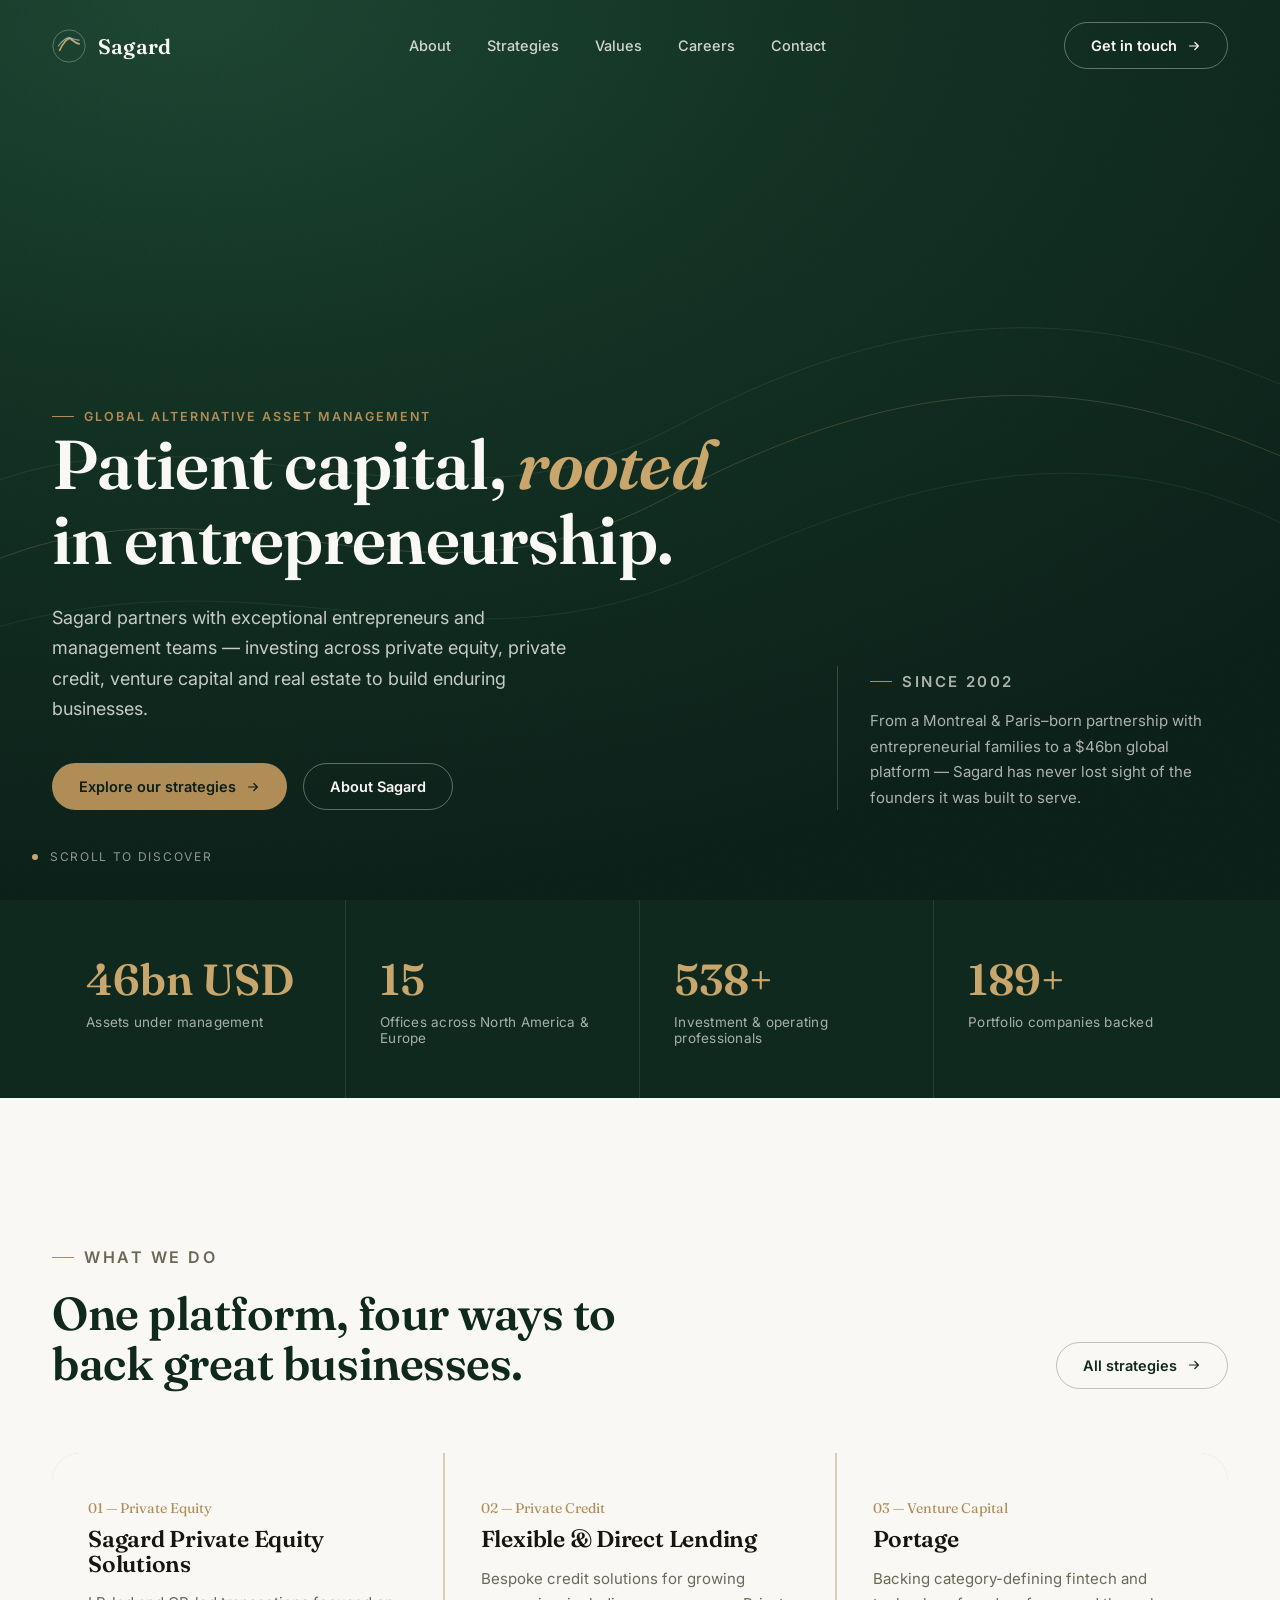
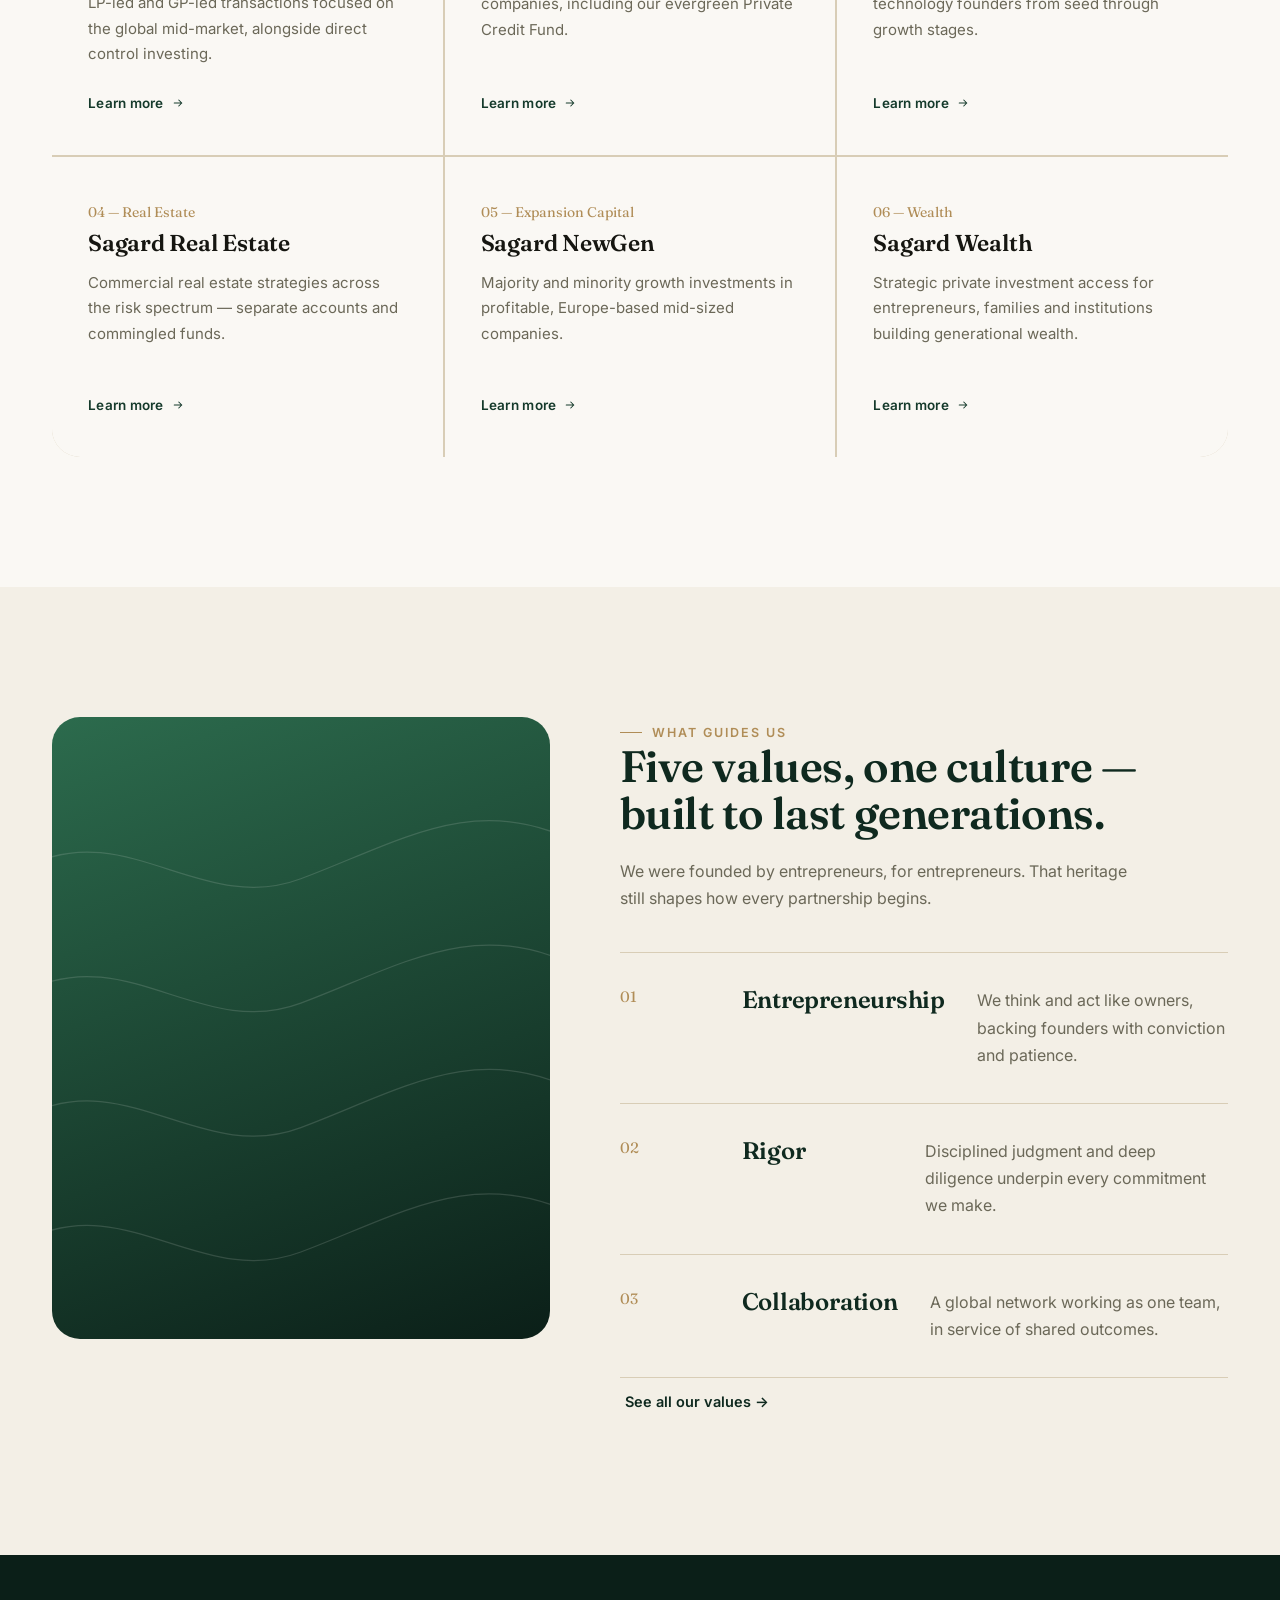
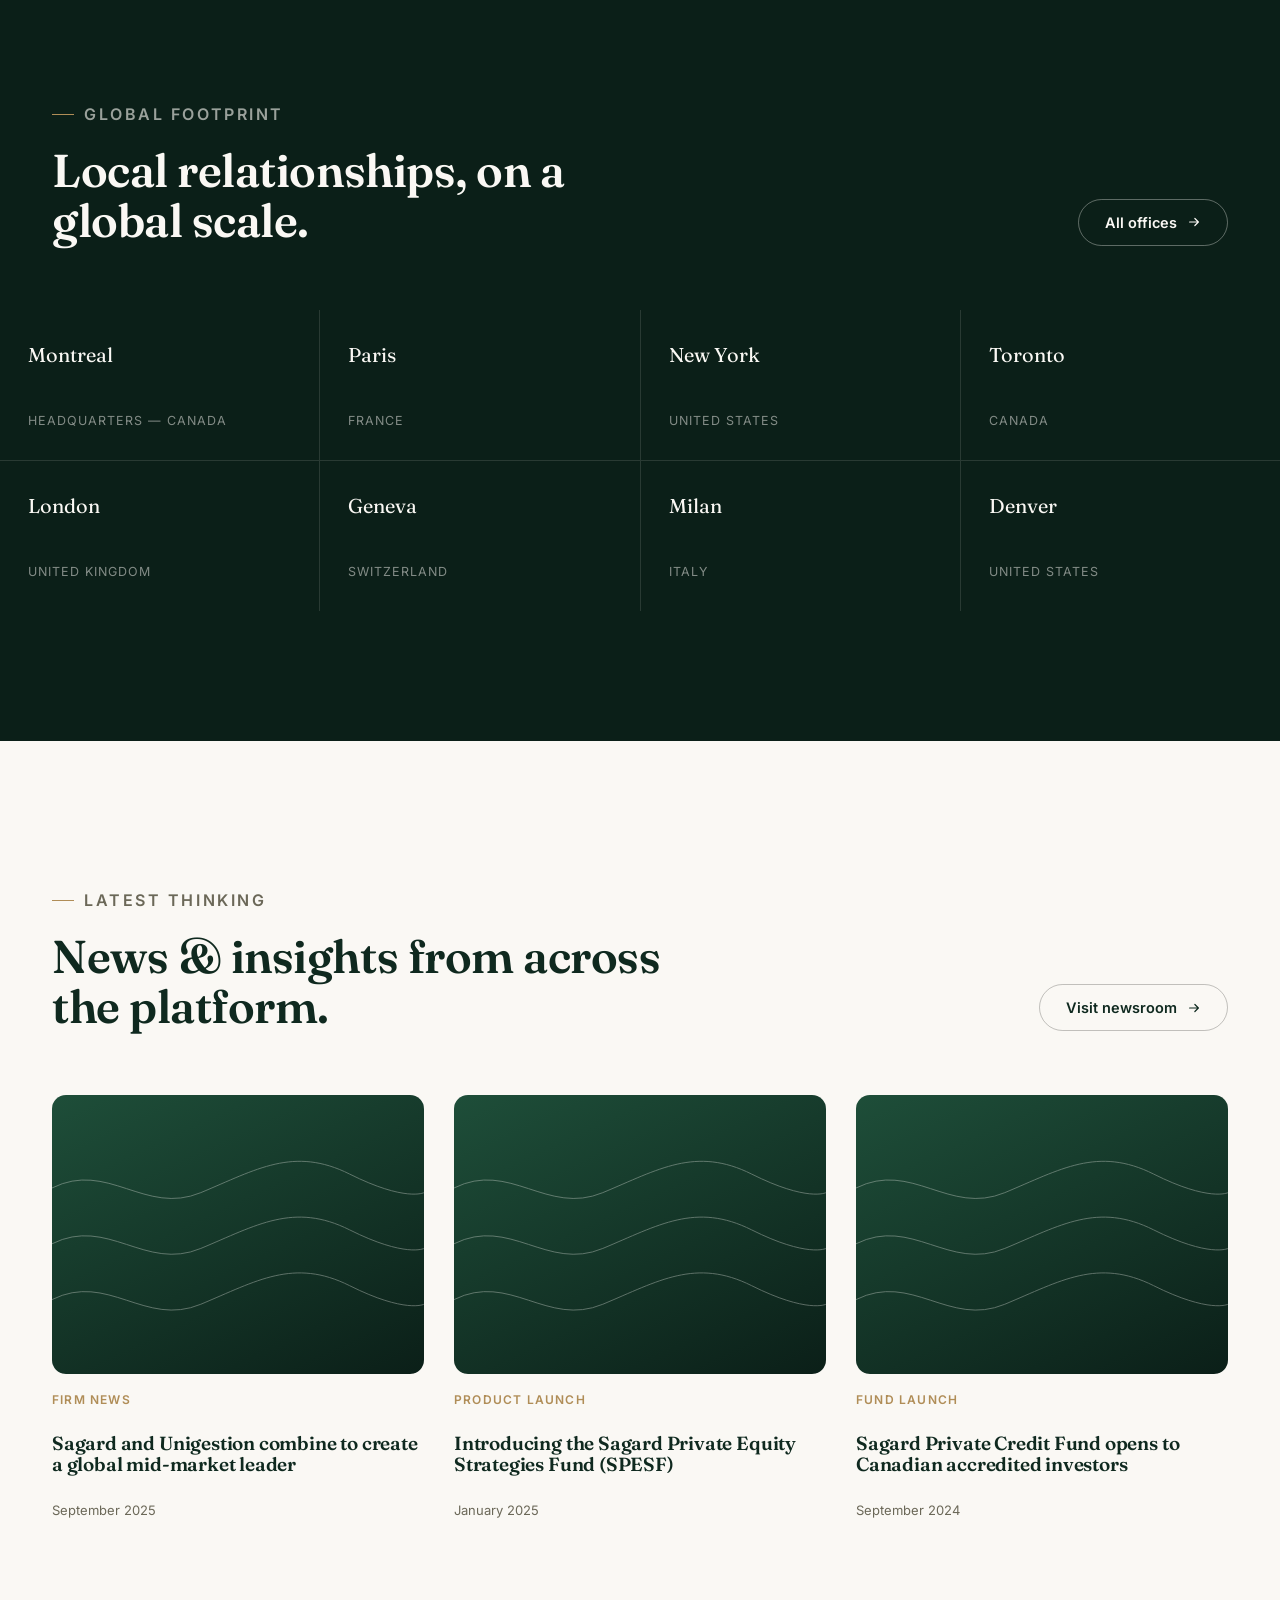
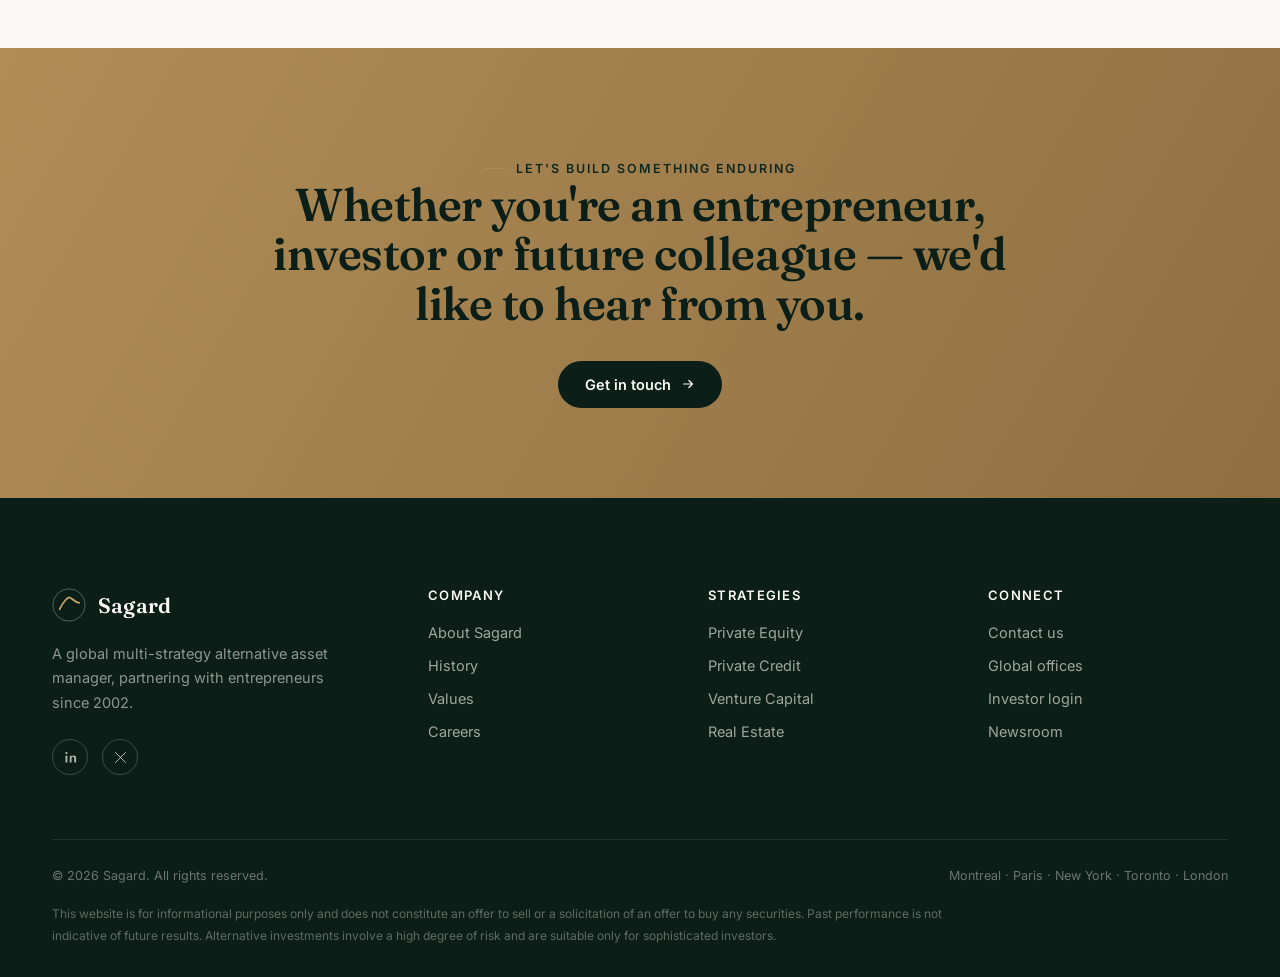
==== index.html @ 333cf072 "Redesign Sagard corporate site: nature-rooted premium identity Rebuild the marketing site from scrat" ====
<!doctype html>
<html lang="en">
<head>
<meta charset="UTF-8">
<meta name="viewport" content="width=device-width, initial-scale=1.0">
<title>Sagard — Global Alternative Asset Management</title>
<meta name="description" content="Sagard is a global multi-strategy alternative asset manager investing in private equity, private credit, venture capital and real estate — partnering with entrepreneurs since 2002.">
<link rel="icon" href="data:image/svg+xml,%3Csvg xmlns='http://www.w3.org/2000/svg' viewBox='0 0 40 40'%3E%3Ccircle cx='20' cy='20' r='19' fill='%230f291f'/%3E%3Cpath d='M9 24c4-9 9-13 11-13s5 5 11 6' stroke='%23c9a66b' stroke-width='2' fill='none' stroke-linecap='round'/%3E%3C/svg%3E">
<link rel="preconnect" href="https://fonts.googleapis.com">
<link rel="preconnect" href="https://fonts.gstatic.com" crossorigin>
<link href="https://fonts.googleapis.com/css2?family=Fraunces:opsz,wght@9..144,500;9..144,600;9..144,650&family=Inter:wght@400;500;600;700&display=swap" rel="stylesheet">
<link rel="stylesheet" href="assets/css/style.css">
</head>
<body>

<!-- ============ HEADER ============ -->
<header class="site-header">
  <div class="container">
    <a href="index.html" class="logo">
      <svg viewBox="0 0 40 40" fill="none" xmlns="http://www.w3.org/2000/svg">
        <circle cx="20" cy="20" r="19" stroke="currentColor" stroke-opacity=".35"/>
        <path d="M9 25c4.5-9.5 9.5-14 11.5-14s5.5 5.5 11.5 6.5" stroke="#c9a66b" stroke-width="2" fill="none" stroke-linecap="round"/>
        <path d="M7.5 20c5-7 10.5-10 12.5-10s6 3.5 12 3" stroke="currentColor" stroke-opacity=".55" stroke-width="1.4" fill="none" stroke-linecap="round"/>
      </svg>
      <span class="logo-word">Sagard</span>
    </a>
    <nav class="main-nav" id="mainNav">
      <a href="about.html">About</a>
      <a href="strategies.html">Strategies</a>
      <a href="about.html#values">Values</a>
      <a href="contact.html#careers">Careers</a>
      <a href="contact.html">Contact</a>
    </nav>
    <div class="header-actions">
      <a href="contact.html" class="btn btn-outline-light">
        Get in touch
        <svg viewBox="0 0 16 16" fill="none"><path d="M3 8h10M9 4l4 4-4 4" stroke="currentColor" stroke-width="1.4" stroke-linecap="round" stroke-linejoin="round"/></svg>
      </a>
      <button class="nav-toggle" id="navToggle" aria-label="Open menu" aria-expanded="false">
        <span></span><span></span><span></span>
      </button>
    </div>
  </div>
  <div class="nav-scrim" id="navScrim"></div>
</header>

<!-- ============ HERO ============ -->
<section class="hero">
  <svg class="hero-lines" viewBox="0 0 1440 800" preserveAspectRatio="none" xmlns="http://www.w3.org/2000/svg">
    <path d="M-50 650 C 250 500, 450 720, 750 560 S 1250 420, 1500 540" stroke="#c9a66b" stroke-width="1" fill="none" opacity=".5"/>
    <path d="M-50 720 C 300 600, 500 780, 800 640 S 1300 500, 1500 620" stroke="#3f8a63" stroke-width="1" fill="none" opacity=".4"/>
    <path d="M-50 560 C 220 430, 480 630, 760 480 S 1260 340, 1500 460" stroke="#f3efe6" stroke-width="1" fill="none" opacity=".18"/>
  </svg>
  <div class="grain"></div>
  <div class="container">
    <div class="hero-grid">
      <div>
        <p class="eyebrow" data-reveal>Global Alternative Asset Management</p>
        <h1 data-reveal>Patient capital, <em>rooted</em> in entrepreneurship.</h1>
        <p class="hero-sub" data-reveal>Sagard partners with exceptional entrepreneurs and management teams — investing across private equity, private credit, venture capital and real estate to build enduring businesses.</p>
        <div class="hero-cta" data-reveal>
          <a href="strategies.html" class="btn btn-primary">
            Explore our strategies
            <svg viewBox="0 0 16 16" fill="none"><path d="M3 8h10M9 4l4 4-4 4" stroke="currentColor" stroke-width="1.4" stroke-linecap="round" stroke-linejoin="round"/></svg>
          </a>
          <a href="about.html" class="btn btn-outline-light">About Sagard</a>
        </div>
      </div>
      <div class="hero-side" data-reveal>
        <p class="eyebrow">Since 2002</p>
        <p>From a Montreal &amp; Paris–born partnership with entrepreneurial families to a $46bn global platform — Sagard has never lost sight of the founders it was built to serve.</p>
      </div>
    </div>
  </div>
  <div class="scroll-cue"><span class="dot"></span> Scroll to discover</div>
</section>

<!-- ============ STATS ============ -->
<section class="stats-bar">
  <div class="container">
    <div class="stats-grid">
      <div class="stat-item" data-reveal>
        <span class="stat-num"><span data-count="46" data-suffix="bn">0</span> USD</span>
        <span class="stat-label">Assets under management</span>
      </div>
      <div class="stat-item" data-reveal>
        <span class="stat-num"><span data-count="15">0</span></span>
        <span class="stat-label">Offices across North America &amp; Europe</span>
      </div>
      <div class="stat-item" data-reveal>
        <span class="stat-num"><span data-count="540" data-suffix="+">0</span></span>
        <span class="stat-label">Investment &amp; operating professionals</span>
      </div>
      <div class="stat-item" data-reveal>
        <span class="stat-num"><span data-count="190" data-suffix="+">0</span></span>
        <span class="stat-label">Portfolio companies backed</span>
      </div>
    </div>
  </div>
</section>

<!-- ============ STRATEGIES ============ -->
<section class="section">
  <div class="container">
    <div class="section-head" data-reveal>
      <div>
        <p class="eyebrow">What we do</p>
        <h2>One platform, four ways to back great businesses.</h2>
      </div>
      <a href="strategies.html" class="btn btn-outline-dark">
        All strategies
        <svg viewBox="0 0 16 16" fill="none"><path d="M3 8h10M9 4l4 4-4 4" stroke="currentColor" stroke-width="1.4" stroke-linecap="round" stroke-linejoin="round"/></svg>
      </a>
    </div>
    <div class="strategy-grid" data-reveal>
      <a href="strategies.html#private-equity" class="strategy-card">
        <div><span class="strategy-num">01 — Private Equity</span>
          <h3>Sagard Private Equity Solutions</h3>
          <p class="strategy-desc">LP-led and GP-led transactions focused on the global mid-market, alongside direct control investing.</p>
        </div>
        <span class="strategy-link">Learn more <svg viewBox="0 0 16 16" fill="none"><path d="M3 8h10M9 4l4 4-4 4" stroke="currentColor" stroke-width="1.4" stroke-linecap="round" stroke-linejoin="round"/></svg></span>
      </a>
      <a href="strategies.html#private-credit" class="strategy-card">
        <div><span class="strategy-num">02 — Private Credit</span>
          <h3>Flexible &amp; Direct Lending</h3>
          <p class="strategy-desc">Bespoke credit solutions for growing companies, including our evergreen Private Credit Fund.</p>
        </div>
        <span class="strategy-link">Learn more <svg viewBox="0 0 16 16" fill="none"><path d="M3 8h10M9 4l4 4-4 4" stroke="currentColor" stroke-width="1.4" stroke-linecap="round" stroke-linejoin="round"/></svg></span>
      </a>
      <a href="strategies.html#venture" class="strategy-card">
        <div><span class="strategy-num">03 — Venture Capital</span>
          <h3>Portage</h3>
          <p class="strategy-desc">Backing category-defining fintech and technology founders from seed through growth stages.</p>
        </div>
        <span class="strategy-link">Learn more <svg viewBox="0 0 16 16" fill="none"><path d="M3 8h10M9 4l4 4-4 4" stroke="currentColor" stroke-width="1.4" stroke-linecap="round" stroke-linejoin="round"/></svg></span>
      </a>
      <a href="strategies.html#real-estate" class="strategy-card">
        <div><span class="strategy-num">04 — Real Estate</span>
          <h3>Sagard Real Estate</h3>
          <p class="strategy-desc">Commercial real estate strategies across the risk spectrum — separate accounts and commingled funds.</p>
        </div>
        <span class="strategy-link">Learn more <svg viewBox="0 0 16 16" fill="none"><path d="M3 8h10M9 4l4 4-4 4" stroke="currentColor" stroke-width="1.4" stroke-linecap="round" stroke-linejoin="round"/></svg></span>
      </a>
      <a href="strategies.html#newgen" class="strategy-card">
        <div><span class="strategy-num">05 — Expansion Capital</span>
          <h3>Sagard NewGen</h3>
          <p class="strategy-desc">Majority and minority growth investments in profitable, Europe-based mid-sized companies.</p>
        </div>
        <span class="strategy-link">Learn more <svg viewBox="0 0 16 16" fill="none"><path d="M3 8h10M9 4l4 4-4 4" stroke="currentColor" stroke-width="1.4" stroke-linecap="round" stroke-linejoin="round"/></svg></span>
      </a>
      <a href="strategies.html#wealth" class="strategy-card">
        <div><span class="strategy-num">06 — Wealth</span>
          <h3>Sagard Wealth</h3>
          <p class="strategy-desc">Strategic private investment access for entrepreneurs, families and institutions building generational wealth.</p>
        </div>
        <span class="strategy-link">Learn more <svg viewBox="0 0 16 16" fill="none"><path d="M3 8h10M9 4l4 4-4 4" stroke="currentColor" stroke-width="1.4" stroke-linecap="round" stroke-linejoin="round"/></svg></span>
      </a>
    </div>
  </div>
</section>

<!-- ============ VALUES TEASER ============ -->
<section class="section section-stone">
  <div class="container">
    <div class="split">
      <div class="split-media" data-reveal>
        <svg class="topo" viewBox="0 0 400 500" preserveAspectRatio="none" xmlns="http://www.w3.org/2000/svg">
          <path d="M-20 120c80-40 140 40 220 10s140-70 220-30" stroke="#faf8f4" fill="none"/>
          <path d="M-20 220c80-40 140 40 220 10s140-70 220-30" stroke="#faf8f4" fill="none"/>
          <path d="M-20 320c80-40 140 40 220 10s140-70 220-30" stroke="#faf8f4" fill="none"/>
          <path d="M-20 420c80-40 140 40 220 10s140-70 220-30" stroke="#faf8f4" fill="none"/>
        </svg>
      </div>
      <div>
        <p class="eyebrow" data-reveal>What guides us</p>
        <h2 data-reveal style="font-size:clamp(28px,3.6vw,44px);color:var(--forest-900);max-width:520px;">Five values, one culture — built to last generations.</h2>
        <p data-reveal style="margin-top:20px;color:var(--ink-500);max-width:520px;">We were founded by entrepreneurs, for entrepreneurs. That heritage still shapes how every partnership begins.</p>
        <div class="values-list" style="margin-top:40px;">
          <div class="value-row" data-reveal>
            <span class="value-index">01</span><h3>Entrepreneurship</h3>
            <p>We think and act like owners, backing founders with conviction and patience.</p>
          </div>
          <div class="value-row" data-reveal>
            <span class="value-index">02</span><h3>Rigor</h3>
            <p>Disciplined judgment and deep diligence underpin every commitment we make.</p>
          </div>
          <div class="value-row" data-reveal>
            <span class="value-index">03</span><h3>Collaboration</h3>
            <p>A global network working as one team, in service of shared outcomes.</p>
          </div>
        </div>
        <a href="about.html#values" class="btn btn-ghost" data-reveal>See all our values →</a>
      </div>
    </div>
  </div>
</section>

<!-- ============ GLOBAL PRESENCE ============ -->
<section class="section section-dark">
  <div class="container">
    <div class="section-head" data-reveal>
      <div>
        <p class="eyebrow">Global footprint</p>
        <h2>Local relationships, on a global scale.</h2>
      </div>
      <a href="contact.html" class="btn btn-outline-light">
        All offices
        <svg viewBox="0 0 16 16" fill="none"><path d="M3 8h10M9 4l4 4-4 4" stroke="currentColor" stroke-width="1.4" stroke-linecap="round" stroke-linejoin="round"/></svg>
      </a>
    </div>
  </div>
  <div class="offices-grid" data-reveal>
    <div class="office-cell"><span class="office-city">Montreal</span><span class="office-region">Headquarters — Canada</span></div>
    <div class="office-cell"><span class="office-city">Paris</span><span class="office-region">France</span></div>
    <div class="office-cell"><span class="office-city">New York</span><span class="office-region">United States</span></div>
    <div class="office-cell"><span class="office-city">Toronto</span><span class="office-region">Canada</span></div>
    <div class="office-cell"><span class="office-city">London</span><span class="office-region">United Kingdom</span></div>
    <div class="office-cell"><span class="office-city">Geneva</span><span class="office-region">Switzerland</span></div>
    <div class="office-cell"><span class="office-city">Milan</span><span class="office-region">Italy</span></div>
    <div class="office-cell"><span class="office-city">Denver</span><span class="office-region">United States</span></div>
  </div>
</section>

<!-- ============ INSIGHTS ============ -->
<section class="section">
  <div class="container">
    <div class="section-head" data-reveal>
      <div>
        <p class="eyebrow">Latest thinking</p>
        <h2>News &amp; insights from across the platform.</h2>
      </div>
      <a href="contact.html" class="btn btn-outline-dark">
        Visit newsroom
        <svg viewBox="0 0 16 16" fill="none"><path d="M3 8h10M9 4l4 4-4 4" stroke="currentColor" stroke-width="1.4" stroke-linecap="round" stroke-linejoin="round"/></svg>
      </a>
    </div>
    <div class="news-grid">
      <a class="news-card" href="#" data-reveal>
        <div class="news-media"><svg class="topo" viewBox="0 0 400 300" xmlns="http://www.w3.org/2000/svg"><path d="M0 100c60-30 100 30 160 5s100-50 160-20 80 20 80 20" stroke="#faf8f4" fill="none"/><path d="M0 160c60-30 100 30 160 5s100-50 160-20 80 20 80 20" stroke="#faf8f4" fill="none"/><path d="M0 220c60-30 100 30 160 5s100-50 160-20 80 20 80 20" stroke="#faf8f4" fill="none"/></svg></div>
        <span class="news-tag">Firm News</span>
        <h3>Sagard and Unigestion combine to create a global mid-market leader</h3>
        <span class="news-date">September 2025</span>
      </a>
      <a class="news-card" href="#" data-reveal>
        <div class="news-media"><svg class="topo" viewBox="0 0 400 300" xmlns="http://www.w3.org/2000/svg"><path d="M0 100c60-30 100 30 160 5s100-50 160-20 80 20 80 20" stroke="#faf8f4" fill="none"/><path d="M0 160c60-30 100 30 160 5s100-50 160-20 80 20 80 20" stroke="#faf8f4" fill="none"/><path d="M0 220c60-30 100 30 160 5s100-50 160-20 80 20 80 20" stroke="#faf8f4" fill="none"/></svg></div>
        <span class="news-tag">Product Launch</span>
        <h3>Introducing the Sagard Private Equity Strategies Fund (SPESF)</h3>
        <span class="news-date">January 2025</span>
      </a>
      <a class="news-card" href="#" data-reveal>
        <div class="news-media"><svg class="topo" viewBox="0 0 400 300" xmlns="http://www.w3.org/2000/svg"><path d="M0 100c60-30 100 30 160 5s100-50 160-20 80 20 80 20" stroke="#faf8f4" fill="none"/><path d="M0 160c60-30 100 30 160 5s100-50 160-20 80 20 80 20" stroke="#faf8f4" fill="none"/><path d="M0 220c60-30 100 30 160 5s100-50 160-20 80 20 80 20" stroke="#faf8f4" fill="none"/></svg></div>
        <span class="news-tag">Fund Launch</span>
        <h3>Sagard Private Credit Fund opens to Canadian accredited investors</h3>
        <span class="news-date">September 2024</span>
      </a>
    </div>
  </div>
</section>

<!-- ============ CTA ============ -->
<section class="cta-band">
  <div class="container">
    <p class="eyebrow" data-reveal style="justify-content:center;color:var(--forest-900);">Let's build something enduring</p>
    <h2 data-reveal>Whether you're an entrepreneur, investor or future colleague — we'd like to hear from you.</h2>
    <a href="contact.html" class="btn btn-primary" data-reveal>
      Get in touch
      <svg viewBox="0 0 16 16" fill="none"><path d="M3 8h10M9 4l4 4-4 4" stroke="currentColor" stroke-width="1.4" stroke-linecap="round" stroke-linejoin="round"/></svg>
    </a>
  </div>
</section>

<!-- ============ FOOTER ============ -->
<footer class="site-footer">
  <div class="container">
    <div class="footer-top">
      <div class="footer-brand">
        <a href="index.html" class="logo">
          <svg viewBox="0 0 40 40" fill="none" xmlns="http://www.w3.org/2000/svg">
            <circle cx="20" cy="20" r="19" stroke="currentColor" stroke-opacity=".35"/>
            <path d="M9 25c4.5-9.5 9.5-14 11.5-14s5.5 5.5 11.5 6.5" stroke="#c9a66b" stroke-width="2" fill="none" stroke-linecap="round"/>
          </svg>
          <span class="logo-word">Sagard</span>
        </a>
        <p>A global multi-strategy alternative asset manager, partnering with entrepreneurs since 2002.</p>
        <div class="social-row" style="margin-top:24px;">
          <a href="#" aria-label="LinkedIn"><svg viewBox="0 0 24 24" fill="none"><path d="M4 9h3v11H4zM5.5 3a1.8 1.8 0 110 3.6A1.8 1.8 0 015.5 3zM11 9h3v1.6c.6-1 1.7-1.8 3.3-1.8 3 0 3.7 1.8 3.7 4.7V20h-3v-5.9c0-1.4 0-3.2-2-3.2s-2.3 1.5-2.3 3.1V20h-3z" fill="currentColor"/></svg></a>
          <a href="#" aria-label="X"><svg viewBox="0 0 24 24" fill="none"><path d="M4 4l16 16M20 4L4 20" stroke="currentColor" stroke-width="1.6" stroke-linecap="round"/></svg></a>
        </div>
      </div>
      <div class="footer-col">
        <h4>Company</h4>
        <ul>
          <li><a href="about.html">About Sagard</a></li>
          <li><a href="about.html#history">History</a></li>
          <li><a href="about.html#values">Values</a></li>
          <li><a href="contact.html#careers">Careers</a></li>
        </ul>
      </div>
      <div class="footer-col">
        <h4>Strategies</h4>
        <ul>
          <li><a href="strategies.html#private-equity">Private Equity</a></li>
          <li><a href="strategies.html#private-credit">Private Credit</a></li>
          <li><a href="strategies.html#venture">Venture Capital</a></li>
          <li><a href="strategies.html#real-estate">Real Estate</a></li>
        </ul>
      </div>
      <div class="footer-col">
        <h4>Connect</h4>
        <ul>
          <li><a href="contact.html">Contact us</a></li>
          <li><a href="contact.html">Global offices</a></li>
          <li><a href="#">Investor login</a></li>
          <li><a href="#">Newsroom</a></li>
        </ul>
      </div>
    </div>
    <div class="footer-bottom">
      <small>© <span data-year>2026</span> Sagard. All rights reserved.</small>
      <small>Montreal · Paris · New York · Toronto · London</small>
    </div>
    <p class="footer-legal">This website is for informational purposes only and does not constitute an offer to sell or a solicitation of an offer to buy any securities. Past performance is not indicative of future results. Alternative investments involve a high degree of risk and are suitable only for sophisticated investors.</p>
  </div>
</footer>

<script src="assets/js/main.js"></script>
</body>
</html>
---- assets/css/style.css ----
/* =========================================================
   SAGARD — Design System
   A nature-rooted, patient-capital identity: forest greens,
   stone & sand neutrals, warm bronze accent, topographic
   line motifs echoing the brand's river-stone mark.
   ========================================================= */

:root{
  --forest-950:#0b1f18;
  --forest-900:#0f291f;
  --forest-800:#153a2b;
  --forest-700:#1e4e39;
  --forest-600:#2c6b4d;
  --forest-500:#3f8a63;

  --stone-050:#faf8f4;
  --stone-100:#f3efe6;
  --stone-200:#e9e2d3;
  --stone-300:#d8cdb6;

  --bronze-400:#c9a66b;
  --bronze-500:#b08d57;
  --bronze-600:#8f6f41;

  --ink-900:#161611;
  --ink-700:#3a382f;
  --ink-500:#6b6858;

  --white:#ffffff;

  --font-display:'Fraunces', Georgia, 'Times New Roman', serif;
  --font-body:'Inter', -apple-system, BlinkMacSystemFont, 'Segoe UI', Roboto, sans-serif;

  --container:1240px;
  --radius-sm:6px;
  --radius-md:14px;
  --radius-lg:28px;

  --ease:cubic-bezier(.22,.61,.36,1);
}

*,*::before,*::after{box-sizing:border-box;}
html{scroll-behavior:smooth;}
body{
  margin:0;
  font-family:var(--font-body);
  color:var(--ink-900);
  background:var(--stone-050);
  -webkit-font-smoothing:antialiased;
  overflow-x:hidden;
}
img{max-width:100%;display:block;}
a{color:inherit;text-decoration:none;}
ul{margin:0;padding:0;list-style:none;}
h1,h2,h3,h4{margin:0;font-family:var(--font-display);font-weight:600;line-height:1.08;letter-spacing:-.01em;}
p{margin:0;line-height:1.7;}
button{font-family:inherit;cursor:pointer;}
section{position:relative;}

.container{width:100%;max-width:var(--container);margin:0 auto;padding:0 32px;}
.eyebrow{
  display:inline-flex;align-items:center;gap:10px;
  font-size:12.5px;letter-spacing:.16em;text-transform:uppercase;
  font-weight:600;color:var(--bronze-500);
}
.eyebrow::before{content:"";width:22px;height:1px;background:var(--bronze-500);}

.tag-line{
  font-family:var(--font-body);font-size:12.5px;letter-spacing:.14em;text-transform:uppercase;
  color:var(--stone-300);font-weight:600;
}

/* ---------- Buttons ---------- */
.btn{
  display:inline-flex;align-items:center;gap:10px;
  padding:14px 26px;border-radius:999px;font-size:14.5px;font-weight:600;
  border:1px solid transparent;transition:all .35s var(--ease);
  white-space:nowrap;
}
.btn svg{width:14px;height:14px;transition:transform .35s var(--ease);}
.btn:hover svg{transform:translateX(4px);}
.btn-primary{background:var(--bronze-500);color:var(--forest-950);}
.btn-primary:hover{background:var(--bronze-400);}
.btn-outline-light{border-color:rgba(250,248,244,.35);color:var(--stone-050);}
.btn-outline-light:hover{background:rgba(250,248,244,.1);border-color:var(--stone-050);}
.btn-outline-dark{border-color:rgba(22,22,17,.25);color:var(--forest-900);}
.btn-outline-dark:hover{background:var(--forest-900);color:var(--stone-050);border-color:var(--forest-900);}
.btn-ghost{color:var(--forest-900);padding:14px 4px;}
.btn-ghost::after{content:"";}

/* ---------- Topographic / organic backdrop ---------- */
.topo{position:absolute;inset:0;pointer-events:none;opacity:.14;z-index:0;}
.grain{position:absolute;inset:0;pointer-events:none;mix-blend-mode:overlay;opacity:.5;z-index:1;
  background-image:url("data:image/svg+xml,%3Csvg xmlns='http://www.w3.org/2000/svg' width='120' height='120'%3E%3Cfilter id='n'%3E%3CfeTurbulence type='fractalNoise' baseFrequency='0.9' numOctaves='2' stitchTiles='stitch'/%3E%3C/filter%3E%3Crect width='100%25' height='100%25' filter='url(%23n)' opacity='0.35'/%3E%3C/svg%3E");
}

/* =========================================================
   HEADER
   ========================================================= */
.site-header{
  position:fixed;top:0;left:0;right:0;z-index:1000;
  padding:22px 0;transition:all .4s var(--ease);
  background:transparent;
}
.site-header.is-scrolled{
  padding:14px 0;background:rgba(11,31,24,.86);backdrop-filter:blur(14px) saturate(140%);
  box-shadow:0 1px 0 rgba(255,255,255,.06);
}
.site-header .container{display:flex;align-items:center;justify-content:space-between;gap:24px;}
.logo{display:flex;align-items:center;gap:12px;color:var(--stone-050);}
.logo svg{width:34px;height:34px;flex-shrink:0;}
.logo-word{font-family:var(--font-display);font-size:21px;font-weight:600;letter-spacing:.01em;}

.main-nav{display:flex;align-items:center;gap:36px;}
.main-nav a{
  font-size:14.5px;font-weight:500;color:rgba(250,248,244,.82);
  padding:6px 0;position:relative;
}
.main-nav a::after{
  content:"";position:absolute;left:0;bottom:0;width:0;height:1px;background:var(--bronze-400);
  transition:width .35s var(--ease);
}
.main-nav a:hover{color:var(--stone-050);}
.main-nav a:hover::after,.main-nav a.active::after{width:100%;}
.main-nav a.active{color:var(--stone-050);}

.header-actions{display:flex;align-items:center;gap:14px;position:relative;z-index:1200;}
.nav-toggle{
  display:none;width:42px;height:42px;border-radius:50%;border:1px solid rgba(250,248,244,.3);
  background:transparent;align-items:center;justify-content:center;flex-direction:column;gap:5px;
}
.nav-toggle span{width:18px;height:1.5px;background:var(--stone-050);transition:all .3s var(--ease);}
.nav-toggle.open span:nth-child(1){transform:translateY(6.5px) rotate(45deg);}
.nav-toggle.open span:nth-child(2){opacity:0;}
.nav-toggle.open span:nth-child(3){transform:translateY(-6.5px) rotate(-45deg);}

@media (max-width:900px){
  .main-nav{
    position:fixed;inset:0 0 0 auto;width:min(340px,86vw);height:100vh;
    background:var(--forest-950);flex-direction:column;align-items:flex-start;
    padding:110px 34px 40px;gap:22px;transform:translateX(100%);transition:transform .45s var(--ease);
    box-shadow:-30px 0 60px rgba(0,0,0,.3);z-index:1100;
  }
  .main-nav.open{transform:translateX(0);}
  .main-nav a{font-size:19px;}
  .nav-toggle{display:flex;}
  .header-actions .btn-outline-light{display:none;}
  .nav-scrim{
    display:block;position:fixed;inset:0;background:rgba(11,31,24,.45);z-index:1050;
    opacity:0;pointer-events:none;transition:opacity .4s var(--ease);
  }
  .nav-scrim.open{opacity:1;pointer-events:auto;}
}
.nav-scrim{display:none;}

/* =========================================================
   HERO
   ========================================================= */
.hero{
  min-height:100vh;display:flex;align-items:flex-end;
  background:radial-gradient(120% 100% at 15% 0%,#1c4331 0%,#123023 42%,#0b1f18 100%);
  color:var(--stone-050);padding:170px 0 90px;overflow:hidden;
}
.hero-lines{position:absolute;inset:0;z-index:0;opacity:.5;}
.hero .container{position:relative;z-index:2;}
.hero-grid{display:grid;grid-template-columns:1.3fr .7fr;gap:60px;align-items:end;}
.hero h1{font-size:clamp(38px,5.4vw,74px);color:var(--stone-050);}
.hero h1 em{font-style:italic;color:var(--bronze-400);}
.hero-sub{margin-top:26px;max-width:520px;font-size:18px;color:rgba(250,248,244,.78);}
.hero-cta{margin-top:38px;display:flex;gap:16px;flex-wrap:wrap;}
.hero-side{border-left:1px solid rgba(250,248,244,.18);padding-left:32px;}
.hero-side p{font-size:15px;color:rgba(250,248,244,.68);}
.hero-side .eyebrow{margin-bottom:14px;}

.scroll-cue{
  position:absolute;left:32px;bottom:36px;display:flex;align-items:center;gap:12px;
  color:rgba(250,248,244,.55);font-size:12px;letter-spacing:.14em;text-transform:uppercase;z-index:2;
}
.scroll-cue .dot{width:6px;height:6px;border-radius:50%;background:var(--bronze-400);animation:pulse 2.2s infinite;}
@keyframes pulse{0%,100%{transform:scale(1);opacity:1;}50%{transform:scale(1.8);opacity:.3;}}

/* =========================================================
   STATS BAR
   ========================================================= */
.stats-bar{background:var(--forest-900);color:var(--stone-050);padding:0;}
.stats-grid{display:grid;grid-template-columns:repeat(4,1fr);}
.stat-item{
  padding:52px 34px;border-right:1px solid rgba(250,248,244,.1);
  display:flex;flex-direction:column;gap:8px;
}
.stat-item:last-child{border-right:none;}
.stat-num{font-family:var(--font-display);font-size:clamp(30px,3.4vw,46px);font-weight:600;color:var(--bronze-400);}
.stat-label{font-size:13.5px;color:rgba(250,248,244,.65);letter-spacing:.02em;}
@media (max-width:820px){
  .stats-grid{grid-template-columns:repeat(2,1fr);}
  .stat-item{border-bottom:1px solid rgba(250,248,244,.1);}
}

/* =========================================================
   SECTION HEADERS
   ========================================================= */
.section{padding:130px 0;}
.section-sm{padding:90px 0;}
.section-head{display:flex;justify-content:space-between;align-items:flex-end;gap:40px;margin-bottom:64px;}
.section-head h2{font-size:clamp(30px,3.6vw,48px);color:var(--forest-900);max-width:640px;}
.section-head p{margin-top:16px;max-width:480px;color:var(--ink-500);font-size:16px;}
.section-head .eyebrow{margin-bottom:18px;}
.section-dark{background:var(--forest-950);color:var(--stone-050);}
.section-dark .section-head h2{color:var(--stone-050);}
.section-dark .section-head p{color:rgba(250,248,244,.6);}
.section-stone{background:var(--stone-100);}

@media (max-width:760px){
  .section{padding:90px 0;}
  .section-head{flex-direction:column;align-items:flex-start;}
}

/* =========================================================
   STRATEGY CARDS
   ========================================================= */
.strategy-grid{display:grid;grid-template-columns:repeat(3,1fr);gap:2px;background:var(--stone-300);border-radius:var(--radius-lg);overflow:hidden;}
.strategy-card{
  background:var(--stone-050);padding:44px 36px;min-height:300px;
  display:flex;flex-direction:column;justify-content:space-between;gap:28px;
  transition:background .4s var(--ease);
}
.strategy-card:hover{background:var(--forest-950);color:var(--stone-050);}
.strategy-card:hover .strategy-num,.strategy-card:hover .strategy-desc{color:rgba(250,248,244,.65);}
.strategy-card:hover .strategy-link{color:var(--bronze-400);}
.strategy-num{font-family:var(--font-display);font-size:14px;color:var(--bronze-500);}
.strategy-card h3{font-size:23px;margin-top:10px;}
.strategy-desc{color:var(--ink-500);font-size:15px;margin-top:14px;}
.strategy-link{display:inline-flex;align-items:center;gap:8px;font-size:13.5px;font-weight:600;color:var(--forest-800);letter-spacing:.02em;}
.strategy-link svg{width:12px;height:12px;}
@media (max-width:900px){.strategy-grid{grid-template-columns:1fr;}}

/* =========================================================
   VALUES
   ========================================================= */
.values-list{display:flex;flex-direction:column;}
.value-row{
  display:grid;grid-template-columns:90px 1fr 2fr;gap:32px;align-items:start;
  padding:34px 0;border-top:1px solid var(--stone-300);
}
.values-list .value-row:last-child{border-bottom:1px solid var(--stone-300);}
.value-index{font-family:var(--font-display);font-size:15px;color:var(--bronze-500);}
.value-row h3{font-size:24px;color:var(--forest-900);}
.value-row p{color:var(--ink-500);max-width:560px;}
@media (max-width:760px){
  .value-row{grid-template-columns:1fr;gap:10px;}
}

/* =========================================================
   TIMELINE (about)
   ========================================================= */
.timeline{position:relative;padding-left:40px;}
.timeline::before{content:"";position:absolute;left:6px;top:6px;bottom:6px;width:1px;background:var(--stone-300);}
.timeline-item{position:relative;padding-bottom:52px;}
.timeline-item:last-child{padding-bottom:0;}
.timeline-item::before{
  content:"";position:absolute;left:-40px;top:4px;width:13px;height:13px;border-radius:50%;
  background:var(--stone-050);border:2px solid var(--bronze-500);
}
.timeline-year{font-family:var(--font-display);font-size:22px;color:var(--forest-900);margin-bottom:8px;}
.timeline-item p{color:var(--ink-500);max-width:600px;}

/* =========================================================
   GLOBAL PRESENCE / OFFICES
   ========================================================= */
.offices-grid{display:grid;grid-template-columns:repeat(4,1fr);gap:1px;background:rgba(250,248,244,.12);}
.office-cell{background:var(--forest-950);padding:32px 28px;min-height:150px;display:flex;flex-direction:column;justify-content:space-between;}
.office-city{font-family:var(--font-display);font-size:20px;}
.office-region{font-size:12.5px;color:rgba(250,248,244,.5);letter-spacing:.08em;text-transform:uppercase;margin-top:6px;}
@media (max-width:900px){.offices-grid{grid-template-columns:repeat(2,1fr);}}
@media (max-width:560px){.offices-grid{grid-template-columns:1fr;}}

/* =========================================================
   NEWS / INSIGHTS
   ========================================================= */
.news-grid{display:grid;grid-template-columns:repeat(3,1fr);gap:30px;}
.news-card{display:flex;flex-direction:column;gap:18px;}
.news-media{
  aspect-ratio:4/3;border-radius:var(--radius-md);overflow:hidden;position:relative;
  background:linear-gradient(155deg,var(--forest-700),var(--forest-950));
}
.news-media .topo{opacity:.35;}
.news-tag{font-size:12px;letter-spacing:.1em;text-transform:uppercase;color:var(--bronze-500);font-weight:600;}
.news-card h3{font-size:19px;margin-top:8px;color:var(--forest-900);}
.news-date{font-size:13px;color:var(--ink-500);margin-top:10px;}
@media (max-width:900px){.news-grid{grid-template-columns:1fr;}}

/* =========================================================
   CTA BAND
   ========================================================= */
.cta-band{
  background:linear-gradient(120deg,var(--bronze-500),var(--bronze-600));
  color:var(--forest-950);padding:90px 0;text-align:center;
}
.cta-band h2{font-size:clamp(28px,4vw,46px);max-width:760px;margin:0 auto;}
.cta-band p{max-width:560px;margin:20px auto 0;color:rgba(22,22,17,.72);}
.cta-band .btn-primary{background:var(--forest-950);color:var(--stone-050);margin-top:32px;}
.cta-band .btn-primary:hover{background:var(--forest-800);}

/* =========================================================
   FOOTER
   ========================================================= */
.site-footer{background:var(--forest-950);color:rgba(250,248,244,.7);padding:90px 0 30px;}
.footer-top{display:grid;grid-template-columns:1.4fr repeat(3,1fr);gap:40px;padding-bottom:64px;border-bottom:1px solid rgba(250,248,244,.1);}
.footer-brand .logo{color:var(--stone-050);margin-bottom:20px;}
.footer-brand p{max-width:280px;font-size:14.5px;color:rgba(250,248,244,.55);}
.footer-col h4{font-size:13px;text-transform:uppercase;letter-spacing:.1em;color:var(--stone-050);margin-bottom:20px;font-family:var(--font-body);font-weight:600;}
.footer-col li{margin-bottom:13px;}
.footer-col a{font-size:14.5px;color:rgba(250,248,244,.62);transition:color .25s;}
.footer-col a:hover{color:var(--bronze-400);}
.footer-bottom{display:flex;justify-content:space-between;align-items:center;padding-top:28px;flex-wrap:wrap;gap:14px;}
.footer-bottom small{font-size:12.5px;color:rgba(250,248,244,.4);}
.footer-legal{font-size:12px;color:rgba(250,248,244,.35);line-height:1.8;max-width:900px;margin-top:20px;}
.social-row{display:flex;gap:14px;}
.social-row a{width:36px;height:36px;border:1px solid rgba(250,248,244,.2);border-radius:50%;display:flex;align-items:center;justify-content:center;}
.social-row svg{width:15px;height:15px;}
.social-row a:hover{border-color:var(--bronze-400);color:var(--bronze-400);}

@media (max-width:900px){
  .footer-top{grid-template-columns:1fr 1fr;row-gap:44px;}
}
@media (max-width:560px){
  .footer-top{grid-template-columns:1fr;}
}

/* =========================================================
   INNER PAGE HEADER (about / strategies / contact)
   ========================================================= */
.page-hero{
  padding:190px 0 100px;background:radial-gradient(120% 100% at 85% 0%,#1c4331 0%,#123023 40%,#0b1f18 100%);
  color:var(--stone-050);position:relative;overflow:hidden;
}
.page-hero h1{font-size:clamp(34px,5vw,60px);max-width:820px;}
.page-hero p{margin-top:22px;max-width:560px;font-size:17px;color:rgba(250,248,244,.75);}
.breadcrumb{font-size:13px;color:rgba(250,248,244,.5);margin-bottom:20px;display:flex;gap:8px;align-items:center;}

/* ---------- two-col intro ---------- */
.split{display:grid;grid-template-columns:.9fr 1.1fr;gap:70px;align-items:start;}
.split-media{
  border-radius:var(--radius-lg);overflow:hidden;aspect-ratio:4/5;position:relative;
  background:linear-gradient(160deg,var(--forest-600),var(--forest-950));
}
@media (max-width:900px){.split{grid-template-columns:1fr;gap:40px;}}

/* ---------- board / leadership grid ---------- */
.people-grid{display:grid;grid-template-columns:repeat(4,1fr);gap:34px;}
.person-card{display:flex;flex-direction:column;gap:16px;}
.person-photo{
  aspect-ratio:3/3.6;border-radius:var(--radius-md);overflow:hidden;position:relative;
  background:linear-gradient(165deg,var(--stone-200),var(--stone-300));
}
.person-photo .initials{
  position:absolute;inset:0;display:flex;align-items:center;justify-content:center;
  font-family:var(--font-display);font-size:44px;color:var(--forest-700);opacity:.5;
}
.person-card h4{font-size:17px;color:var(--forest-900);font-family:var(--font-body);font-weight:600;}
.person-role{font-size:13.5px;color:var(--ink-500);}
@media (max-width:900px){.people-grid{grid-template-columns:repeat(2,1fr);}}

/* ---------- strategy detail rows ---------- */
.strategy-detail{
  display:grid;grid-template-columns:.5fr 1fr .7fr;gap:50px;padding:56px 0;border-top:1px solid var(--stone-300);align-items:start;
}
.strategy-detail:last-child{border-bottom:1px solid var(--stone-300);}
.strategy-detail h3{font-size:27px;color:var(--forest-900);}
.strategy-meta{display:flex;flex-direction:column;gap:18px;}
.meta-pair{display:flex;flex-direction:column;gap:4px;}
.meta-pair .k{font-size:11.5px;text-transform:uppercase;letter-spacing:.09em;color:var(--ink-500);}
.meta-pair .v{font-family:var(--font-display);font-size:19px;color:var(--forest-900);}
@media (max-width:900px){.strategy-detail{grid-template-columns:1fr;gap:20px;}}

/* ---------- contact page ---------- */
.contact-grid{display:grid;grid-template-columns:.9fr 1.1fr;gap:70px;}
.form-field{margin-bottom:22px;}
.form-field label{display:block;font-size:12.5px;text-transform:uppercase;letter-spacing:.08em;color:var(--ink-500);margin-bottom:8px;}
.form-field input,.form-field textarea,.form-field select{
  width:100%;padding:14px 16px;border:1px solid var(--stone-300);border-radius:var(--radius-sm);
  background:var(--white);font-family:inherit;font-size:15px;color:var(--ink-900);
}
.form-field textarea{min-height:130px;resize:vertical;}
.form-field input:focus,.form-field textarea:focus,.form-field select:focus{outline:2px solid var(--forest-700);outline-offset:1px;}
.offices-list{display:flex;flex-direction:column;}
.office-row{display:flex;justify-content:space-between;gap:20px;padding:22px 0;border-top:1px solid var(--stone-300);}
.offices-list .office-row:last-child{border-bottom:1px solid var(--stone-300);}
.office-row .city{font-family:var(--font-display);font-size:18px;color:var(--forest-900);}
.office-row .addr{font-size:14px;color:var(--ink-500);text-align:right;max-width:260px;}

/* =========================================================
   REVEAL ANIMATION
   ========================================================= */
[data-reveal]{opacity:0;transform:translateY(28px);transition:opacity .8s var(--ease),transform .8s var(--ease);}
[data-reveal].is-visible{opacity:1;transform:translateY(0);}

/* misc responsive */
@media (max-width:900px){
  .hero-grid{grid-template-columns:1fr;}
  .hero-side{border-left:none;padding-left:0;border-top:1px solid rgba(250,248,244,.18);padding-top:24px;}
  .stats-grid{grid-template-columns:repeat(2,1fr);}
}
@media (max-width:640px){
  .container{padding:0 20px;}
  .stats-grid{grid-template-columns:1fr;}
  .stat-item{border-right:none;}
}
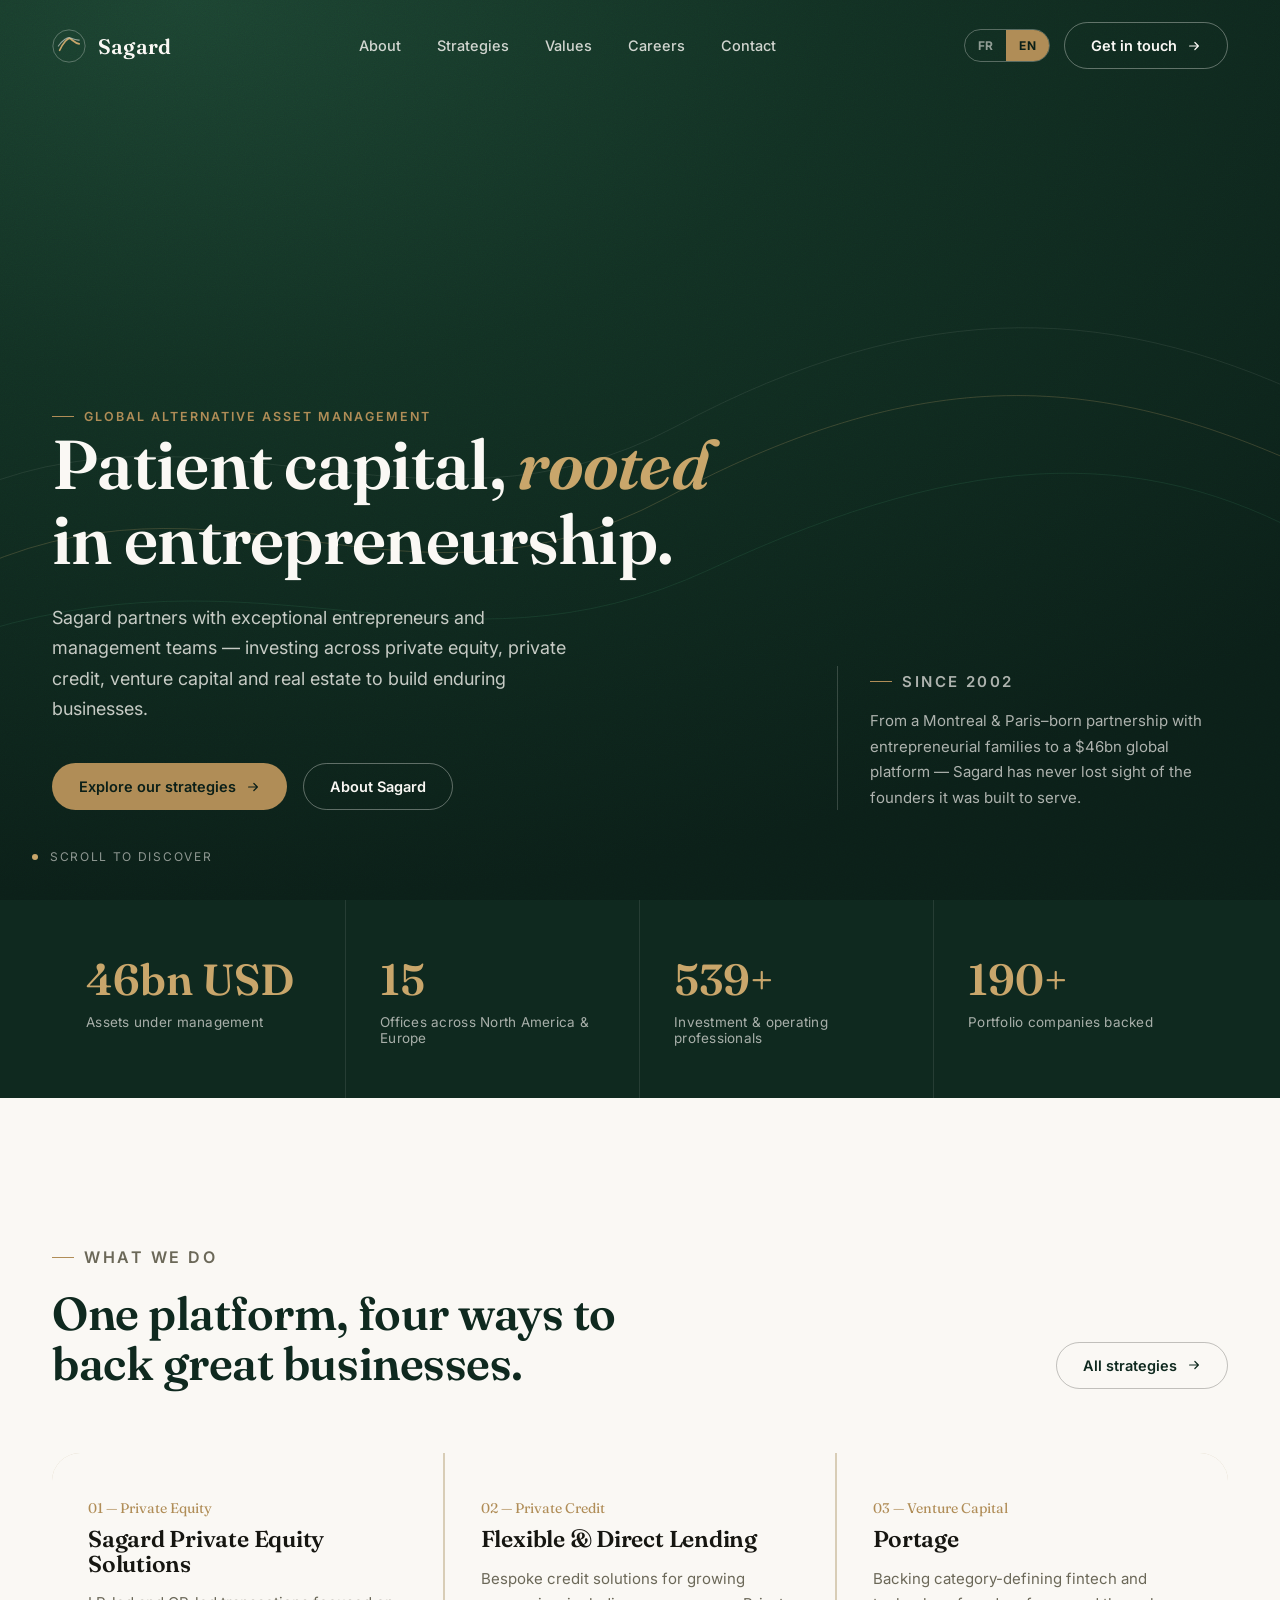
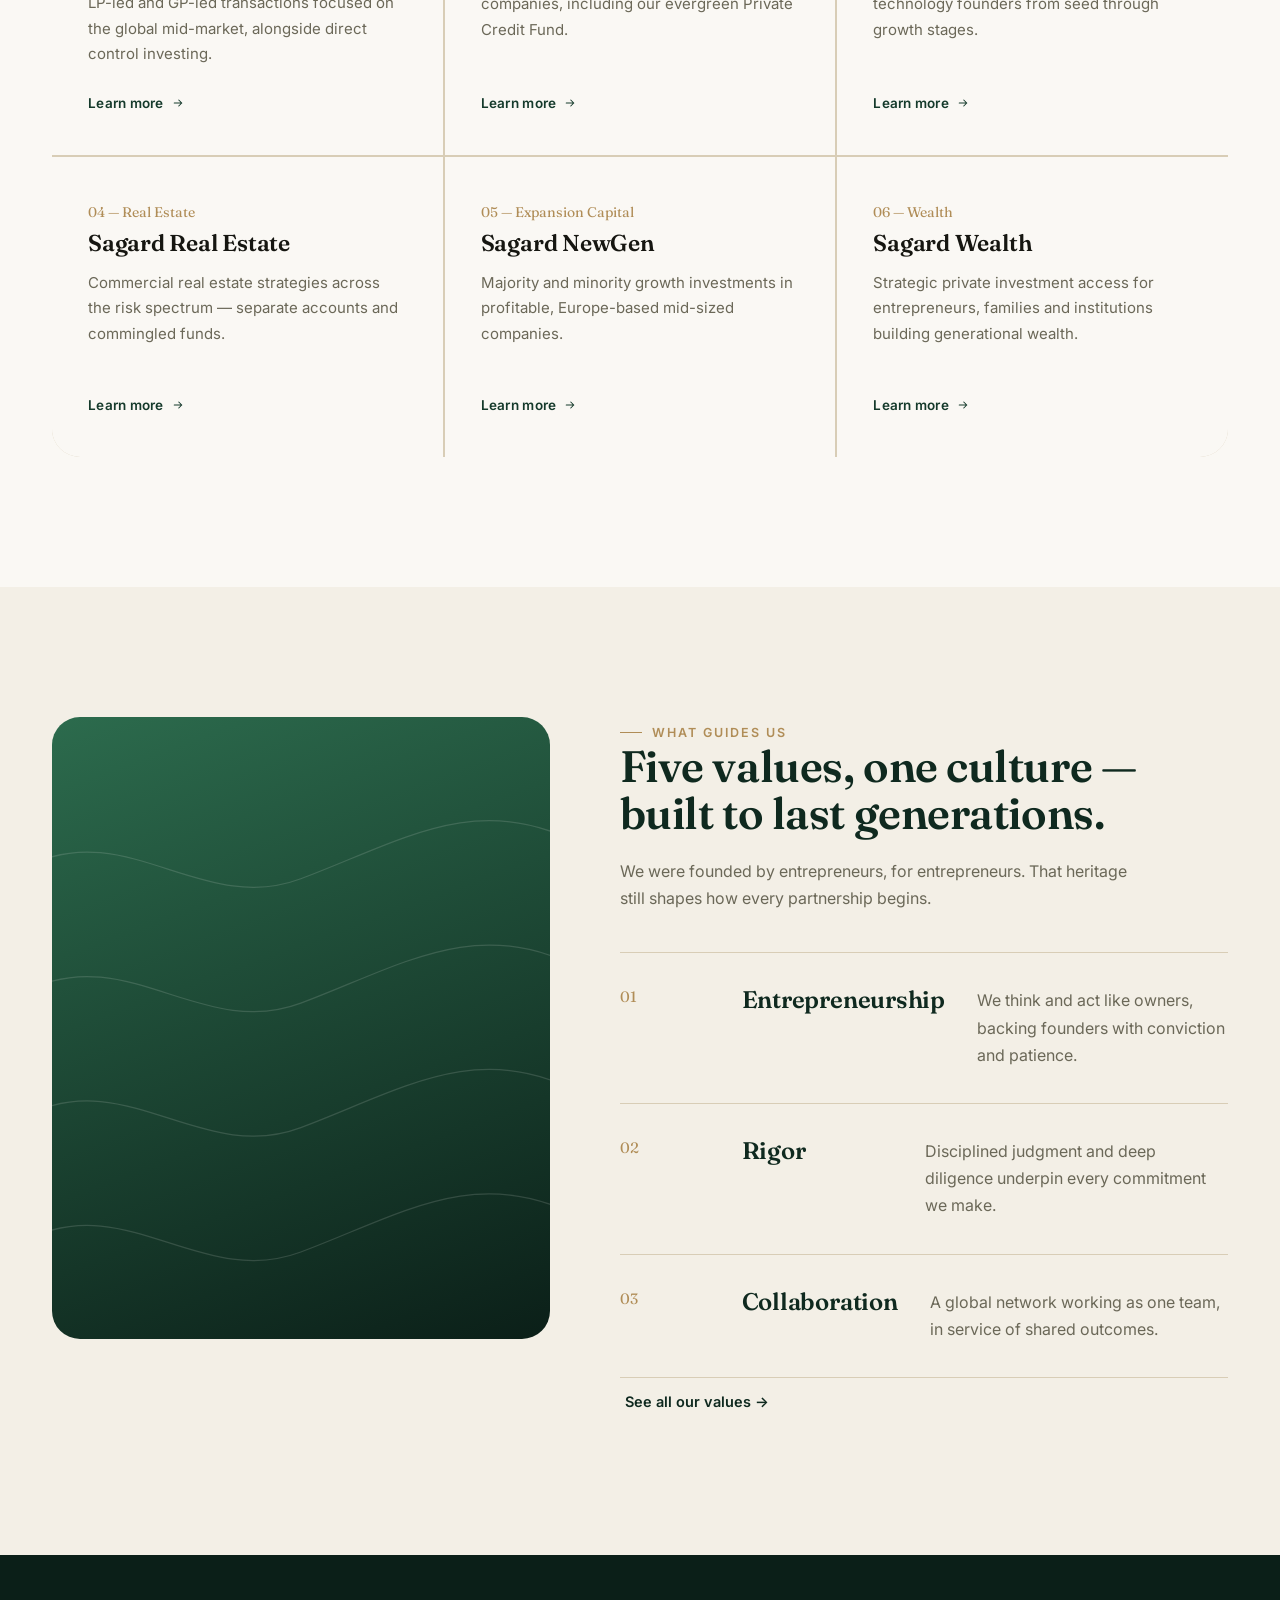
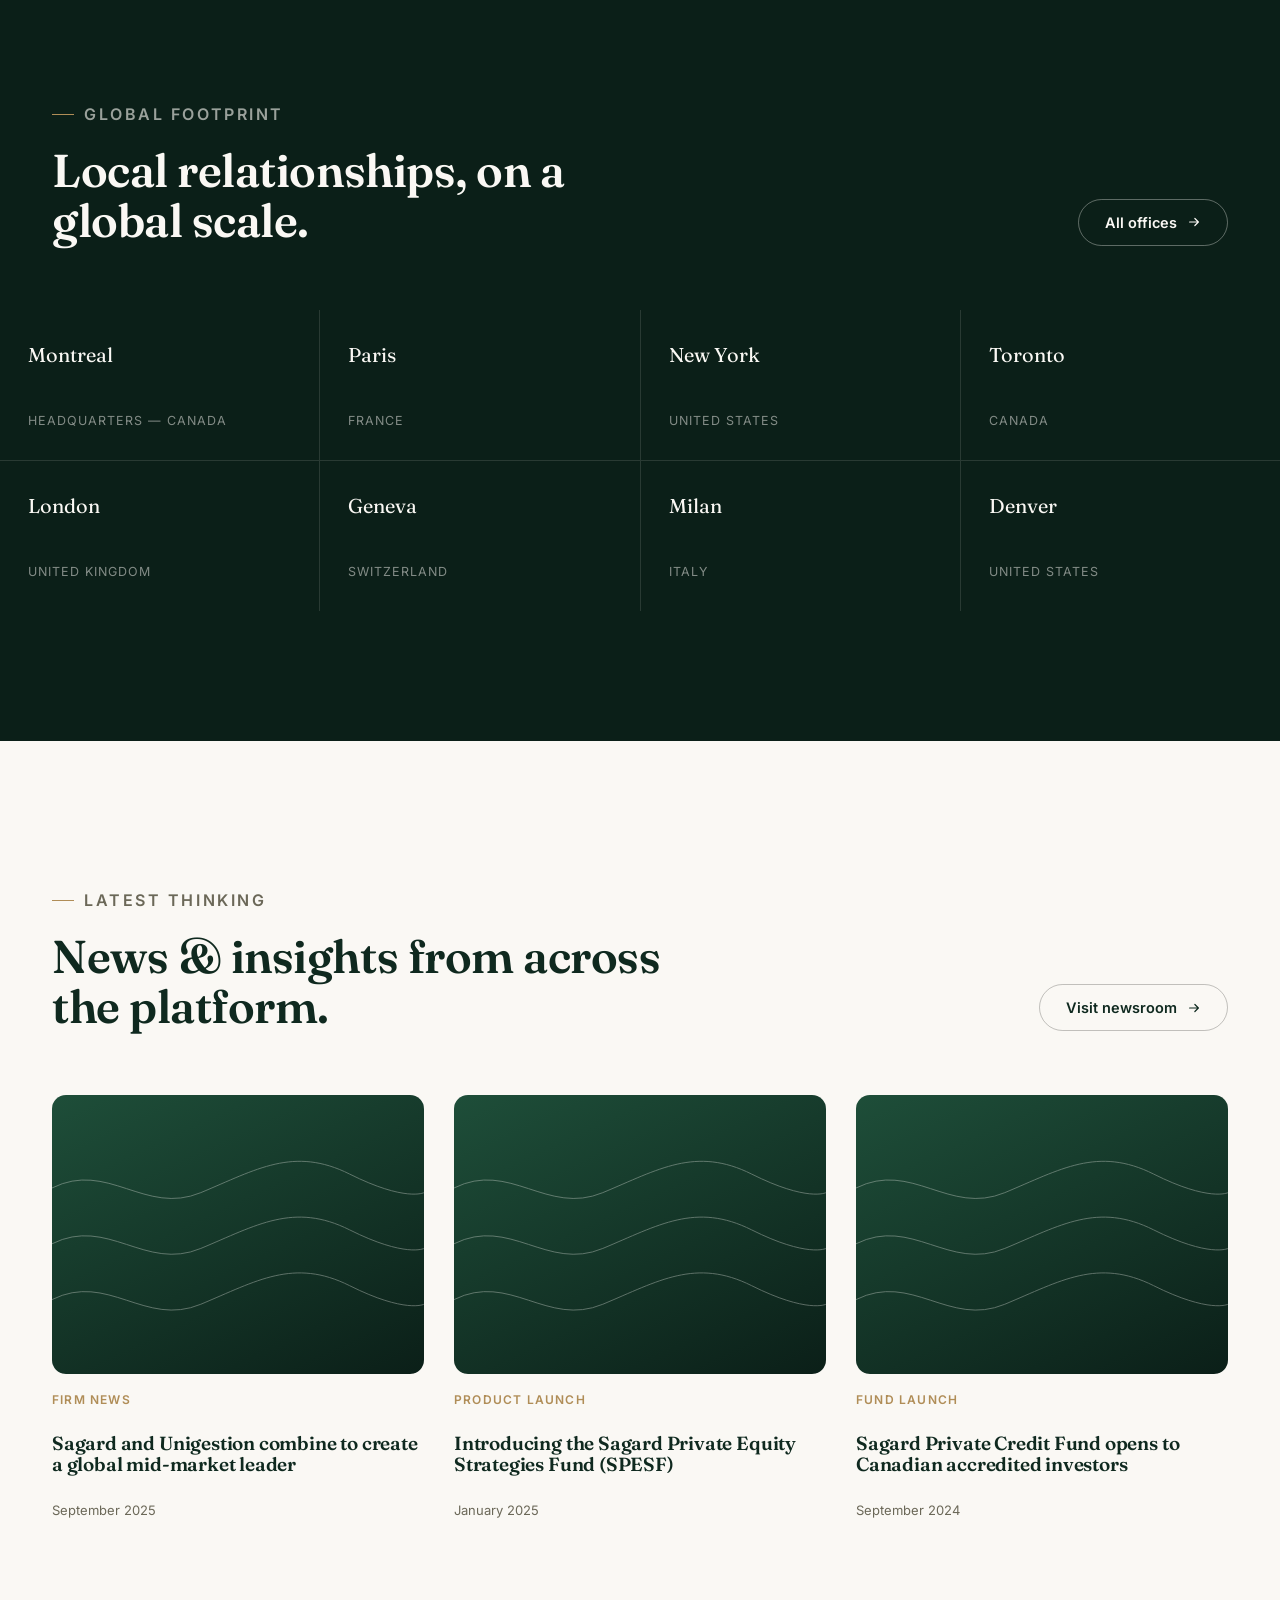
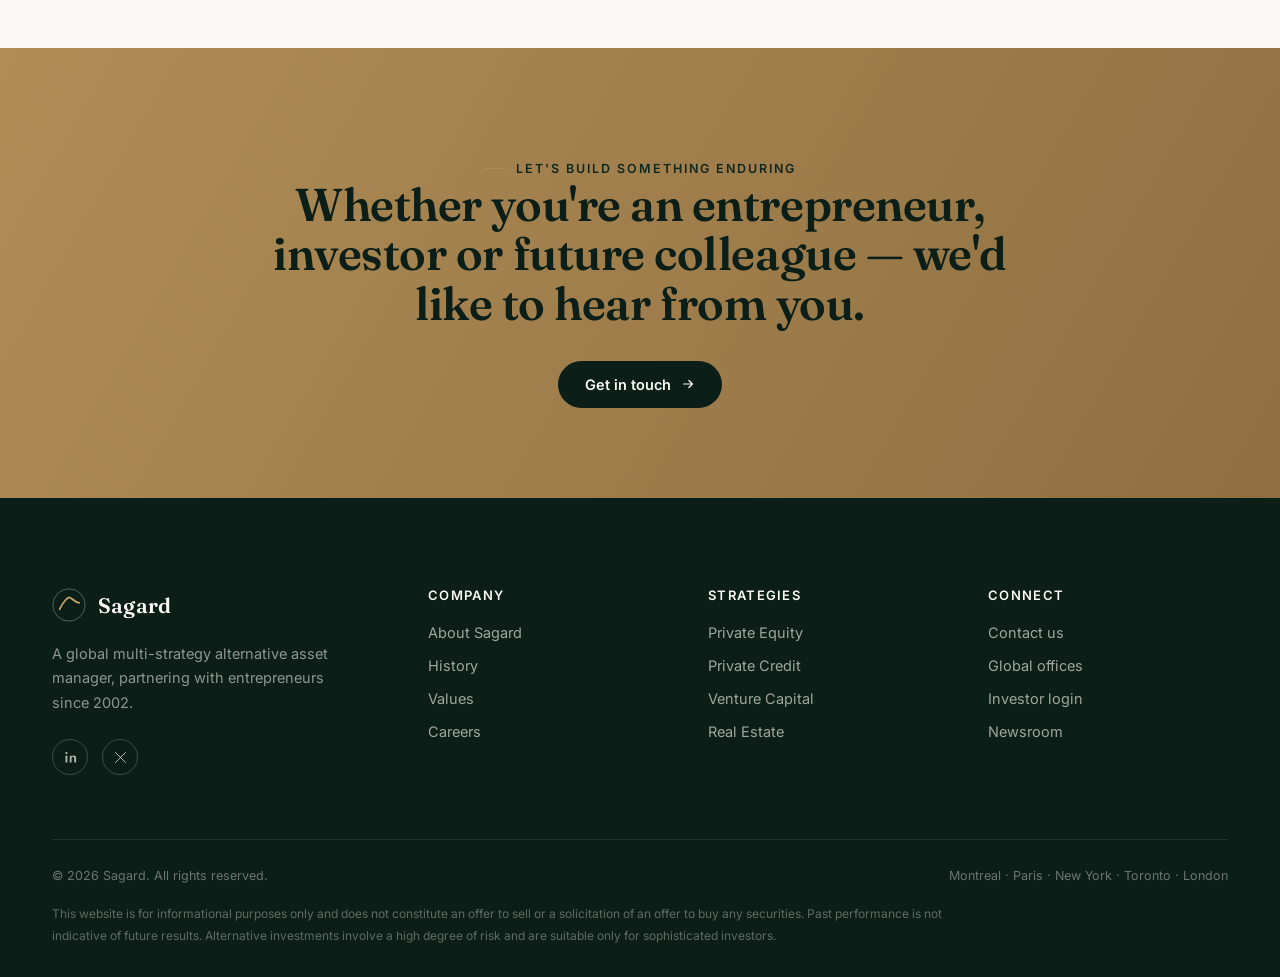
==== commit 38dd7562: "Add bilingual EN/FR language switcher across the site Introduce assets/js/i18n.js, a lightweight cli" ====
--- a/index.html
+++ b/index.html
@@ -3,8 +3,8 @@
 <head>
 <meta charset="UTF-8">
 <meta name="viewport" content="width=device-width, initial-scale=1.0">
-<title>Sagard — Global Alternative Asset Management</title>
-<meta name="description" content="Sagard is a global multi-strategy alternative asset manager investing in private equity, private credit, venture capital and real estate — partnering with entrepreneurs since 2002.">
+<title data-i18n="home.meta.title">Sagard — Global Alternative Asset Management</title>
+<meta name="description" data-i18n-content="home.meta.desc" content="Sagard is a global multi-strategy alternative asset manager investing in private equity, private credit, venture capital and real estate — partnering with entrepreneurs since 2002.">
 <link rel="icon" href="data:image/svg+xml,%3Csvg xmlns='http://www.w3.org/2000/svg' viewBox='0 0 40 40'%3E%3Ccircle cx='20' cy='20' r='19' fill='%230f291f'/%3E%3Cpath d='M9 24c4-9 9-13 11-13s5 5 11 6' stroke='%23c9a66b' stroke-width='2' fill='none' stroke-linecap='round'/%3E%3C/svg%3E">
 <link rel="preconnect" href="https://fonts.googleapis.com">
 <link rel="preconnect" href="https://fonts.gstatic.com" crossorigin>
@@ -25,15 +25,19 @@
       <span class="logo-word">Sagard</span>
     </a>
     <nav class="main-nav" id="mainNav">
-      <a href="about.html">About</a>
-      <a href="strategies.html">Strategies</a>
-      <a href="about.html#values">Values</a>
-      <a href="contact.html#careers">Careers</a>
-      <a href="contact.html">Contact</a>
+      <a href="about.html" data-i18n="nav.about">About</a>
+      <a href="strategies.html" data-i18n="nav.strategies">Strategies</a>
+      <a href="about.html#values" data-i18n="nav.values">Values</a>
+      <a href="contact.html#careers" data-i18n="nav.careers">Careers</a>
+      <a href="contact.html" data-i18n="nav.contact">Contact</a>
     </nav>
     <div class="header-actions">
+      <div class="lang-switch" role="group" aria-label="Language / Langue">
+        <button type="button" class="lang-btn" data-lang-btn="fr">FR</button>
+        <button type="button" class="lang-btn" data-lang-btn="en">EN</button>
+      </div>
       <a href="contact.html" class="btn btn-outline-light">
-        Get in touch
+        <span data-i18n="nav.getintouch">Get in touch</span>
         <svg viewBox="0 0 16 16" fill="none"><path d="M3 8h10M9 4l4 4-4 4" stroke="currentColor" stroke-width="1.4" stroke-linecap="round" stroke-linejoin="round"/></svg>
       </a>
       <button class="nav-toggle" id="navToggle" aria-label="Open menu" aria-expanded="false">
@@ -55,24 +59,24 @@
   <div class="container">
     <div class="hero-grid">
       <div>
-        <p class="eyebrow" data-reveal>Global Alternative Asset Management</p>
-        <h1 data-reveal>Patient capital, <em>rooted</em> in entrepreneurship.</h1>
-        <p class="hero-sub" data-reveal>Sagard partners with exceptional entrepreneurs and management teams — investing across private equity, private credit, venture capital and real estate to build enduring businesses.</p>
+        <p class="eyebrow" data-reveal data-i18n="home.hero.eyebrow">Global Alternative Asset Management</p>
+        <h1 data-reveal data-i18n="home.hero.title" data-i18n-html>Patient capital, <em>rooted</em> in entrepreneurship.</h1>
+        <p class="hero-sub" data-reveal data-i18n="home.hero.sub">Sagard partners with exceptional entrepreneurs and management teams — investing across private equity, private credit, venture capital and real estate to build enduring businesses.</p>
         <div class="hero-cta" data-reveal>
           <a href="strategies.html" class="btn btn-primary">
-            Explore our strategies
+            <span data-i18n="home.hero.cta1">Explore our strategies</span>
             <svg viewBox="0 0 16 16" fill="none"><path d="M3 8h10M9 4l4 4-4 4" stroke="currentColor" stroke-width="1.4" stroke-linecap="round" stroke-linejoin="round"/></svg>
           </a>
-          <a href="about.html" class="btn btn-outline-light">About Sagard</a>
+          <a href="about.html" class="btn btn-outline-light" data-i18n="home.hero.cta2">About Sagard</a>
         </div>
       </div>
       <div class="hero-side" data-reveal>
-        <p class="eyebrow">Since 2002</p>
-        <p>From a Montreal &amp; Paris–born partnership with entrepreneurial families to a $46bn global platform — Sagard has never lost sight of the founders it was built to serve.</p>
-      </div>
-    </div>
-  </div>
-  <div class="scroll-cue"><span class="dot"></span> Scroll to discover</div>
+        <p class="eyebrow" data-i18n="home.hero.since">Since 2002</p>
+        <p data-i18n="home.hero.sidetext">From a Montreal &amp; Paris–born partnership with entrepreneurial families to a $46bn global platform — Sagard has never lost sight of the founders it was built to serve.</p>
+      </div>
+    </div>
+  </div>
+  <div class="scroll-cue"><span class="dot"></span> <span data-i18n="home.scroll">Scroll to discover</span></div>
 </section>
 
 <!-- ============ STATS ============ -->
@@ -81,19 +85,19 @@
     <div class="stats-grid">
       <div class="stat-item" data-reveal>
         <span class="stat-num"><span data-count="46" data-suffix="bn">0</span> USD</span>
-        <span class="stat-label">Assets under management</span>
+        <span class="stat-label" data-i18n="home.stats.aum">Assets under management</span>
       </div>
       <div class="stat-item" data-reveal>
         <span class="stat-num"><span data-count="15">0</span></span>
-        <span class="stat-label">Offices across North America &amp; Europe</span>
+        <span class="stat-label" data-i18n="home.stats.offices">Offices across North America &amp; Europe</span>
       </div>
       <div class="stat-item" data-reveal>
         <span class="stat-num"><span data-count="540" data-suffix="+">0</span></span>
-        <span class="stat-label">Investment &amp; operating professionals</span>
+        <span class="stat-label" data-i18n="home.stats.people">Investment &amp; operating professionals</span>
       </div>
       <div class="stat-item" data-reveal>
         <span class="stat-num"><span data-count="190" data-suffix="+">0</span></span>
-        <span class="stat-label">Portfolio companies backed</span>
+        <span class="stat-label" data-i18n="home.stats.portfolio">Portfolio companies backed</span>
       </div>
     </div>
   </div>
@@ -104,56 +108,56 @@
   <div class="container">
     <div class="section-head" data-reveal>
       <div>
-        <p class="eyebrow">What we do</p>
-        <h2>One platform, four ways to back great businesses.</h2>
+        <p class="eyebrow" data-i18n="home.strat.eyebrow">What we do</p>
+        <h2 data-i18n="home.strat.title">One platform, four ways to back great businesses.</h2>
       </div>
       <a href="strategies.html" class="btn btn-outline-dark">
-        All strategies
+        <span data-i18n="home.strat.all">All strategies</span>
         <svg viewBox="0 0 16 16" fill="none"><path d="M3 8h10M9 4l4 4-4 4" stroke="currentColor" stroke-width="1.4" stroke-linecap="round" stroke-linejoin="round"/></svg>
       </a>
     </div>
     <div class="strategy-grid" data-reveal>
       <a href="strategies.html#private-equity" class="strategy-card">
-        <div><span class="strategy-num">01 — Private Equity</span>
-          <h3>Sagard Private Equity Solutions</h3>
-          <p class="strategy-desc">LP-led and GP-led transactions focused on the global mid-market, alongside direct control investing.</p>
-        </div>
-        <span class="strategy-link">Learn more <svg viewBox="0 0 16 16" fill="none"><path d="M3 8h10M9 4l4 4-4 4" stroke="currentColor" stroke-width="1.4" stroke-linecap="round" stroke-linejoin="round"/></svg></span>
+        <div><span class="strategy-num" data-i18n="card.pe.num">01 — Private Equity</span>
+          <h3 data-i18n="card.pe.title">Sagard Private Equity Solutions</h3>
+          <p class="strategy-desc" data-i18n="card.pe.desc">LP-led and GP-led transactions focused on the global mid-market, alongside direct control investing.</p>
+        </div>
+        <span class="strategy-link"><span data-i18n="common.learnmore">Learn more</span> <svg viewBox="0 0 16 16" fill="none"><path d="M3 8h10M9 4l4 4-4 4" stroke="currentColor" stroke-width="1.4" stroke-linecap="round" stroke-linejoin="round"/></svg></span>
       </a>
       <a href="strategies.html#private-credit" class="strategy-card">
-        <div><span class="strategy-num">02 — Private Credit</span>
-          <h3>Flexible &amp; Direct Lending</h3>
-          <p class="strategy-desc">Bespoke credit solutions for growing companies, including our evergreen Private Credit Fund.</p>
-        </div>
-        <span class="strategy-link">Learn more <svg viewBox="0 0 16 16" fill="none"><path d="M3 8h10M9 4l4 4-4 4" stroke="currentColor" stroke-width="1.4" stroke-linecap="round" stroke-linejoin="round"/></svg></span>
+        <div><span class="strategy-num" data-i18n="card.credit.num">02 — Private Credit</span>
+          <h3 data-i18n="card.credit.title">Flexible &amp; Direct Lending</h3>
+          <p class="strategy-desc" data-i18n="card.credit.desc">Bespoke credit solutions for growing companies, including our evergreen Private Credit Fund.</p>
+        </div>
+        <span class="strategy-link"><span data-i18n="common.learnmore">Learn more</span> <svg viewBox="0 0 16 16" fill="none"><path d="M3 8h10M9 4l4 4-4 4" stroke="currentColor" stroke-width="1.4" stroke-linecap="round" stroke-linejoin="round"/></svg></span>
       </a>
       <a href="strategies.html#venture" class="strategy-card">
-        <div><span class="strategy-num">03 — Venture Capital</span>
-          <h3>Portage</h3>
-          <p class="strategy-desc">Backing category-defining fintech and technology founders from seed through growth stages.</p>
-        </div>
-        <span class="strategy-link">Learn more <svg viewBox="0 0 16 16" fill="none"><path d="M3 8h10M9 4l4 4-4 4" stroke="currentColor" stroke-width="1.4" stroke-linecap="round" stroke-linejoin="round"/></svg></span>
+        <div><span class="strategy-num" data-i18n="card.vc.num">03 — Venture Capital</span>
+          <h3 data-i18n="card.vc.title">Portage</h3>
+          <p class="strategy-desc" data-i18n="card.vc.desc">Backing category-defining fintech and technology founders from seed through growth stages.</p>
+        </div>
+        <span class="strategy-link"><span data-i18n="common.learnmore">Learn more</span> <svg viewBox="0 0 16 16" fill="none"><path d="M3 8h10M9 4l4 4-4 4" stroke="currentColor" stroke-width="1.4" stroke-linecap="round" stroke-linejoin="round"/></svg></span>
       </a>
       <a href="strategies.html#real-estate" class="strategy-card">
-        <div><span class="strategy-num">04 — Real Estate</span>
-          <h3>Sagard Real Estate</h3>
-          <p class="strategy-desc">Commercial real estate strategies across the risk spectrum — separate accounts and commingled funds.</p>
-        </div>
-        <span class="strategy-link">Learn more <svg viewBox="0 0 16 16" fill="none"><path d="M3 8h10M9 4l4 4-4 4" stroke="currentColor" stroke-width="1.4" stroke-linecap="round" stroke-linejoin="round"/></svg></span>
+        <div><span class="strategy-num" data-i18n="card.re.num">04 — Real Estate</span>
+          <h3 data-i18n="card.re.title">Sagard Real Estate</h3>
+          <p class="strategy-desc" data-i18n="card.re.desc">Commercial real estate strategies across the risk spectrum — separate accounts and commingled funds.</p>
+        </div>
+        <span class="strategy-link"><span data-i18n="common.learnmore">Learn more</span> <svg viewBox="0 0 16 16" fill="none"><path d="M3 8h10M9 4l4 4-4 4" stroke="currentColor" stroke-width="1.4" stroke-linecap="round" stroke-linejoin="round"/></svg></span>
       </a>
       <a href="strategies.html#newgen" class="strategy-card">
-        <div><span class="strategy-num">05 — Expansion Capital</span>
-          <h3>Sagard NewGen</h3>
-          <p class="strategy-desc">Majority and minority growth investments in profitable, Europe-based mid-sized companies.</p>
-        </div>
-        <span class="strategy-link">Learn more <svg viewBox="0 0 16 16" fill="none"><path d="M3 8h10M9 4l4 4-4 4" stroke="currentColor" stroke-width="1.4" stroke-linecap="round" stroke-linejoin="round"/></svg></span>
+        <div><span class="strategy-num" data-i18n="card.newgen.num">05 — Expansion Capital</span>
+          <h3 data-i18n="card.newgen.title">Sagard NewGen</h3>
+          <p class="strategy-desc" data-i18n="card.newgen.desc">Majority and minority growth investments in profitable, Europe-based mid-sized companies.</p>
+        </div>
+        <span class="strategy-link"><span data-i18n="common.learnmore">Learn more</span> <svg viewBox="0 0 16 16" fill="none"><path d="M3 8h10M9 4l4 4-4 4" stroke="currentColor" stroke-width="1.4" stroke-linecap="round" stroke-linejoin="round"/></svg></span>
       </a>
       <a href="strategies.html#wealth" class="strategy-card">
-        <div><span class="strategy-num">06 — Wealth</span>
-          <h3>Sagard Wealth</h3>
-          <p class="strategy-desc">Strategic private investment access for entrepreneurs, families and institutions building generational wealth.</p>
-        </div>
-        <span class="strategy-link">Learn more <svg viewBox="0 0 16 16" fill="none"><path d="M3 8h10M9 4l4 4-4 4" stroke="currentColor" stroke-width="1.4" stroke-linecap="round" stroke-linejoin="round"/></svg></span>
+        <div><span class="strategy-num" data-i18n="card.wealth.num">06 — Wealth</span>
+          <h3 data-i18n="card.wealth.title">Sagard Wealth</h3>
+          <p class="strategy-desc" data-i18n="card.wealth.desc">Strategic private investment access for entrepreneurs, families and institutions building generational wealth.</p>
+        </div>
+        <span class="strategy-link"><span data-i18n="common.learnmore">Learn more</span> <svg viewBox="0 0 16 16" fill="none"><path d="M3 8h10M9 4l4 4-4 4" stroke="currentColor" stroke-width="1.4" stroke-linecap="round" stroke-linejoin="round"/></svg></span>
       </a>
     </div>
   </div>
@@ -172,24 +176,24 @@
         </svg>
       </div>
       <div>
-        <p class="eyebrow" data-reveal>What guides us</p>
-        <h2 data-reveal style="font-size:clamp(28px,3.6vw,44px);color:var(--forest-900);max-width:520px;">Five values, one culture — built to last generations.</h2>
-        <p data-reveal style="margin-top:20px;color:var(--ink-500);max-width:520px;">We were founded by entrepreneurs, for entrepreneurs. That heritage still shapes how every partnership begins.</p>
+        <p class="eyebrow" data-reveal data-i18n="home.values.eyebrow">What guides us</p>
+        <h2 data-reveal style="font-size:clamp(28px,3.6vw,44px);color:var(--forest-900);max-width:520px;" data-i18n="home.values.title">Five values, one culture — built to last generations.</h2>
+        <p data-reveal style="margin-top:20px;color:var(--ink-500);max-width:520px;" data-i18n="home.values.text">We were founded by entrepreneurs, for entrepreneurs. That heritage still shapes how every partnership begins.</p>
         <div class="values-list" style="margin-top:40px;">
           <div class="value-row" data-reveal>
-            <span class="value-index">01</span><h3>Entrepreneurship</h3>
-            <p>We think and act like owners, backing founders with conviction and patience.</p>
+            <span class="value-index">01</span><h3 data-i18n="home.values.v1.title">Entrepreneurship</h3>
+            <p data-i18n="home.values.v1.desc">We think and act like owners, backing founders with conviction and patience.</p>
           </div>
           <div class="value-row" data-reveal>
-            <span class="value-index">02</span><h3>Rigor</h3>
-            <p>Disciplined judgment and deep diligence underpin every commitment we make.</p>
+            <span class="value-index">02</span><h3 data-i18n="home.values.v2.title">Rigor</h3>
+            <p data-i18n="home.values.v2.desc">Disciplined judgment and deep diligence underpin every commitment we make.</p>
           </div>
           <div class="value-row" data-reveal>
-            <span class="value-index">03</span><h3>Collaboration</h3>
-            <p>A global network working as one team, in service of shared outcomes.</p>
+            <span class="value-index">03</span><h3 data-i18n="home.values.v3.title">Collaboration</h3>
+            <p data-i18n="home.values.v3.desc">A global network working as one team, in service of shared outcomes.</p>
           </div>
         </div>
-        <a href="about.html#values" class="btn btn-ghost" data-reveal>See all our values →</a>
+        <a href="about.html#values" class="btn btn-ghost" data-reveal data-i18n="home.values.seeall">See all our values →</a>
       </div>
     </div>
   </div>
@@ -200,24 +204,24 @@
   <div class="container">
     <div class="section-head" data-reveal>
       <div>
-        <p class="eyebrow">Global footprint</p>
-        <h2>Local relationships, on a global scale.</h2>
+        <p class="eyebrow" data-i18n="home.global.eyebrow">Global footprint</p>
+        <h2 data-i18n="home.global.title">Local relationships, on a global scale.</h2>
       </div>
       <a href="contact.html" class="btn btn-outline-light">
-        All offices
+        <span data-i18n="home.global.all">All offices</span>
         <svg viewBox="0 0 16 16" fill="none"><path d="M3 8h10M9 4l4 4-4 4" stroke="currentColor" stroke-width="1.4" stroke-linecap="round" stroke-linejoin="round"/></svg>
       </a>
     </div>
   </div>
   <div class="offices-grid" data-reveal>
-    <div class="office-cell"><span class="office-city">Montreal</span><span class="office-region">Headquarters — Canada</span></div>
-    <div class="office-cell"><span class="office-city">Paris</span><span class="office-region">France</span></div>
-    <div class="office-cell"><span class="office-city">New York</span><span class="office-region">United States</span></div>
-    <div class="office-cell"><span class="office-city">Toronto</span><span class="office-region">Canada</span></div>
-    <div class="office-cell"><span class="office-city">London</span><span class="office-region">United Kingdom</span></div>
-    <div class="office-cell"><span class="office-city">Geneva</span><span class="office-region">Switzerland</span></div>
-    <div class="office-cell"><span class="office-city">Milan</span><span class="office-region">Italy</span></div>
-    <div class="office-cell"><span class="office-city">Denver</span><span class="office-region">United States</span></div>
+    <div class="office-cell"><span class="office-city" data-i18n="office.montreal.city">Montreal</span><span class="office-region" data-i18n="office.montreal.region">Headquarters — Canada</span></div>
+    <div class="office-cell"><span class="office-city" data-i18n="office.paris.city">Paris</span><span class="office-region" data-i18n="office.paris.region">France</span></div>
+    <div class="office-cell"><span class="office-city" data-i18n="office.newyork.city">New York</span><span class="office-region" data-i18n="office.newyork.region">United States</span></div>
+    <div class="office-cell"><span class="office-city" data-i18n="office.toronto.city">Toronto</span><span class="office-region" data-i18n="office.toronto.region">Canada</span></div>
+    <div class="office-cell"><span class="office-city" data-i18n="office.london.city">London</span><span class="office-region" data-i18n="office.london.region">United Kingdom</span></div>
+    <div class="office-cell"><span class="office-city" data-i18n="office.geneva.city">Geneva</span><span class="office-region" data-i18n="office.geneva.region">Switzerland</span></div>
+    <div class="office-cell"><span class="office-city" data-i18n="office.milan.city">Milan</span><span class="office-region" data-i18n="office.milan.region">Italy</span></div>
+    <div class="office-cell"><span class="office-city" data-i18n="office.denver.city">Denver</span><span class="office-region" data-i18n="office.denver.region">United States</span></div>
   </div>
 </section>
 
@@ -226,32 +230,32 @@
   <div class="container">
     <div class="section-head" data-reveal>
       <div>
-        <p class="eyebrow">Latest thinking</p>
-        <h2>News &amp; insights from across the platform.</h2>
+        <p class="eyebrow" data-i18n="home.news.eyebrow">Latest thinking</p>
+        <h2 data-i18n="home.news.title">News &amp; insights from across the platform.</h2>
       </div>
       <a href="contact.html" class="btn btn-outline-dark">
-        Visit newsroom
+        <span data-i18n="home.news.visit">Visit newsroom</span>
         <svg viewBox="0 0 16 16" fill="none"><path d="M3 8h10M9 4l4 4-4 4" stroke="currentColor" stroke-width="1.4" stroke-linecap="round" stroke-linejoin="round"/></svg>
       </a>
     </div>
     <div class="news-grid">
       <a class="news-card" href="#" data-reveal>
         <div class="news-media"><svg class="topo" viewBox="0 0 400 300" xmlns="http://www.w3.org/2000/svg"><path d="M0 100c60-30 100 30 160 5s100-50 160-20 80 20 80 20" stroke="#faf8f4" fill="none"/><path d="M0 160c60-30 100 30 160 5s100-50 160-20 80 20 80 20" stroke="#faf8f4" fill="none"/><path d="M0 220c60-30 100 30 160 5s100-50 160-20 80 20 80 20" stroke="#faf8f4" fill="none"/></svg></div>
-        <span class="news-tag">Firm News</span>
-        <h3>Sagard and Unigestion combine to create a global mid-market leader</h3>
-        <span class="news-date">September 2025</span>
+        <span class="news-tag" data-i18n="news1.tag">Firm News</span>
+        <h3 data-i18n="news1.title">Sagard and Unigestion combine to create a global mid-market leader</h3>
+        <span class="news-date" data-i18n="news1.date">September 2025</span>
       </a>
       <a class="news-card" href="#" data-reveal>
         <div class="news-media"><svg class="topo" viewBox="0 0 400 300" xmlns="http://www.w3.org/2000/svg"><path d="M0 100c60-30 100 30 160 5s100-50 160-20 80 20 80 20" stroke="#faf8f4" fill="none"/><path d="M0 160c60-30 100 30 160 5s100-50 160-20 80 20 80 20" stroke="#faf8f4" fill="none"/><path d="M0 220c60-30 100 30 160 5s100-50 160-20 80 20 80 20" stroke="#faf8f4" fill="none"/></svg></div>
-        <span class="news-tag">Product Launch</span>
-        <h3>Introducing the Sagard Private Equity Strategies Fund (SPESF)</h3>
-        <span class="news-date">January 2025</span>
+        <span class="news-tag" data-i18n="news2.tag">Product Launch</span>
+        <h3 data-i18n="news2.title">Introducing the Sagard Private Equity Strategies Fund (SPESF)</h3>
+        <span class="news-date" data-i18n="news2.date">January 2025</span>
       </a>
       <a class="news-card" href="#" data-reveal>
         <div class="news-media"><svg class="topo" viewBox="0 0 400 300" xmlns="http://www.w3.org/2000/svg"><path d="M0 100c60-30 100 30 160 5s100-50 160-20 80 20 80 20" stroke="#faf8f4" fill="none"/><path d="M0 160c60-30 100 30 160 5s100-50 160-20 80 20 80 20" stroke="#faf8f4" fill="none"/><path d="M0 220c60-30 100 30 160 5s100-50 160-20 80 20 80 20" stroke="#faf8f4" fill="none"/></svg></div>
-        <span class="news-tag">Fund Launch</span>
-        <h3>Sagard Private Credit Fund opens to Canadian accredited investors</h3>
-        <span class="news-date">September 2024</span>
+        <span class="news-tag" data-i18n="news3.tag">Fund Launch</span>
+        <h3 data-i18n="news3.title">Sagard Private Credit Fund opens to Canadian accredited investors</h3>
+        <span class="news-date" data-i18n="news3.date">September 2024</span>
       </a>
     </div>
   </div>
@@ -260,10 +264,10 @@
 <!-- ============ CTA ============ -->
 <section class="cta-band">
   <div class="container">
-    <p class="eyebrow" data-reveal style="justify-content:center;color:var(--forest-900);">Let's build something enduring</p>
-    <h2 data-reveal>Whether you're an entrepreneur, investor or future colleague — we'd like to hear from you.</h2>
+    <p class="eyebrow" data-reveal style="justify-content:center;color:var(--forest-900);" data-i18n="home.cta.eyebrow">Let's build something enduring</p>
+    <h2 data-reveal data-i18n="home.cta.title">Whether you're an entrepreneur, investor or future colleague — we'd like to hear from you.</h2>
     <a href="contact.html" class="btn btn-primary" data-reveal>
-      Get in touch
+      <span data-i18n="home.cta.button">Get in touch</span>
       <svg viewBox="0 0 16 16" fill="none"><path d="M3 8h10M9 4l4 4-4 4" stroke="currentColor" stroke-width="1.4" stroke-linecap="round" stroke-linejoin="round"/></svg>
     </a>
   </div>
@@ -281,48 +285,49 @@
           </svg>
           <span class="logo-word">Sagard</span>
         </a>
-        <p>A global multi-strategy alternative asset manager, partnering with entrepreneurs since 2002.</p>
+        <p data-i18n="footer.tagline">A global multi-strategy alternative asset manager, partnering with entrepreneurs since 2002.</p>
         <div class="social-row" style="margin-top:24px;">
           <a href="#" aria-label="LinkedIn"><svg viewBox="0 0 24 24" fill="none"><path d="M4 9h3v11H4zM5.5 3a1.8 1.8 0 110 3.6A1.8 1.8 0 015.5 3zM11 9h3v1.6c.6-1 1.7-1.8 3.3-1.8 3 0 3.7 1.8 3.7 4.7V20h-3v-5.9c0-1.4 0-3.2-2-3.2s-2.3 1.5-2.3 3.1V20h-3z" fill="currentColor"/></svg></a>
           <a href="#" aria-label="X"><svg viewBox="0 0 24 24" fill="none"><path d="M4 4l16 16M20 4L4 20" stroke="currentColor" stroke-width="1.6" stroke-linecap="round"/></svg></a>
         </div>
       </div>
       <div class="footer-col">
-        <h4>Company</h4>
+        <h4 data-i18n="footer.company">Company</h4>
         <ul>
-          <li><a href="about.html">About Sagard</a></li>
-          <li><a href="about.html#history">History</a></li>
-          <li><a href="about.html#values">Values</a></li>
-          <li><a href="contact.html#careers">Careers</a></li>
+          <li><a href="about.html" data-i18n="footer.aboutSagard">About Sagard</a></li>
+          <li><a href="about.html#history" data-i18n="footer.history">History</a></li>
+          <li><a href="about.html#values" data-i18n="footer.values">Values</a></li>
+          <li><a href="contact.html#careers" data-i18n="footer.careers">Careers</a></li>
         </ul>
       </div>
       <div class="footer-col">
-        <h4>Strategies</h4>
+        <h4 data-i18n="footer.strategiesHeading">Strategies</h4>
         <ul>
-          <li><a href="strategies.html#private-equity">Private Equity</a></li>
-          <li><a href="strategies.html#private-credit">Private Credit</a></li>
-          <li><a href="strategies.html#venture">Venture Capital</a></li>
-          <li><a href="strategies.html#real-estate">Real Estate</a></li>
+          <li><a href="strategies.html#private-equity" data-i18n="footer.privateEquity">Private Equity</a></li>
+          <li><a href="strategies.html#private-credit" data-i18n="footer.privateCredit">Private Credit</a></li>
+          <li><a href="strategies.html#venture" data-i18n="footer.ventureCapital">Venture Capital</a></li>
+          <li><a href="strategies.html#real-estate" data-i18n="footer.realEstate">Real Estate</a></li>
         </ul>
       </div>
       <div class="footer-col">
-        <h4>Connect</h4>
+        <h4 data-i18n="footer.connect">Connect</h4>
         <ul>
-          <li><a href="contact.html">Contact us</a></li>
-          <li><a href="contact.html">Global offices</a></li>
-          <li><a href="#">Investor login</a></li>
-          <li><a href="#">Newsroom</a></li>
+          <li><a href="contact.html" data-i18n="footer.contactUs">Contact us</a></li>
+          <li><a href="contact.html" data-i18n="footer.globalOffices">Global offices</a></li>
+          <li><a href="#" data-i18n="footer.investorLogin">Investor login</a></li>
+          <li><a href="#" data-i18n="footer.newsroom">Newsroom</a></li>
         </ul>
       </div>
     </div>
     <div class="footer-bottom">
-      <small>© <span data-year>2026</span> Sagard. All rights reserved.</small>
-      <small>Montreal · Paris · New York · Toronto · London</small>
-    </div>
-    <p class="footer-legal">This website is for informational purposes only and does not constitute an offer to sell or a solicitation of an offer to buy any securities. Past performance is not indicative of future results. Alternative investments involve a high degree of risk and are suitable only for sophisticated investors.</p>
+      <small>© <span data-year>2026</span> Sagard. <span data-i18n="footer.rights">All rights reserved.</span></small>
+      <small data-i18n="footer.cities">Montreal · Paris · New York · Toronto · London</small>
+    </div>
+    <p class="footer-legal" data-i18n="footer.legal">This website is for informational purposes only and does not constitute an offer to sell or a solicitation of an offer to buy any securities. Past performance is not indicative of future results. Alternative investments involve a high degree of risk and are suitable only for sophisticated investors.</p>
   </div>
 </footer>
 
+<script src="assets/js/i18n.js"></script>
 <script src="assets/js/main.js"></script>
 </body>
 </html>
--- a/assets/css/style.css
+++ b/assets/css/style.css
@@ -125,6 +125,10 @@
 .main-nav a.active{color:var(--stone-050);}
 
 .header-actions{display:flex;align-items:center;gap:14px;position:relative;z-index:1200;}
+.lang-switch{display:flex;align-items:center;border:1px solid rgba(250,248,244,.3);border-radius:999px;overflow:hidden;flex-shrink:0;}
+.lang-btn{padding:8px 13px;font-size:12px;font-weight:700;letter-spacing:.03em;color:rgba(250,248,244,.55);background:transparent;border:none;transition:all .25s var(--ease);}
+.lang-btn.active{background:var(--bronze-500);color:var(--forest-950);}
+.lang-btn:hover:not(.active){color:var(--stone-050);}
 .nav-toggle{
   display:none;width:42px;height:42px;border-radius:50%;border:1px solid rgba(250,248,244,.3);
   background:transparent;align-items:center;justify-content:center;flex-direction:column;gap:5px;
@@ -145,6 +149,7 @@
   .main-nav a{font-size:19px;}
   .nav-toggle{display:flex;}
   .header-actions .btn-outline-light{display:none;}
+  .lang-btn{padding:7px 10px;font-size:11px;}
   .nav-scrim{
     display:block;position:fixed;inset:0;background:rgba(11,31,24,.45);z-index:1050;
     opacity:0;pointer-events:none;transition:opacity .4s var(--ease);
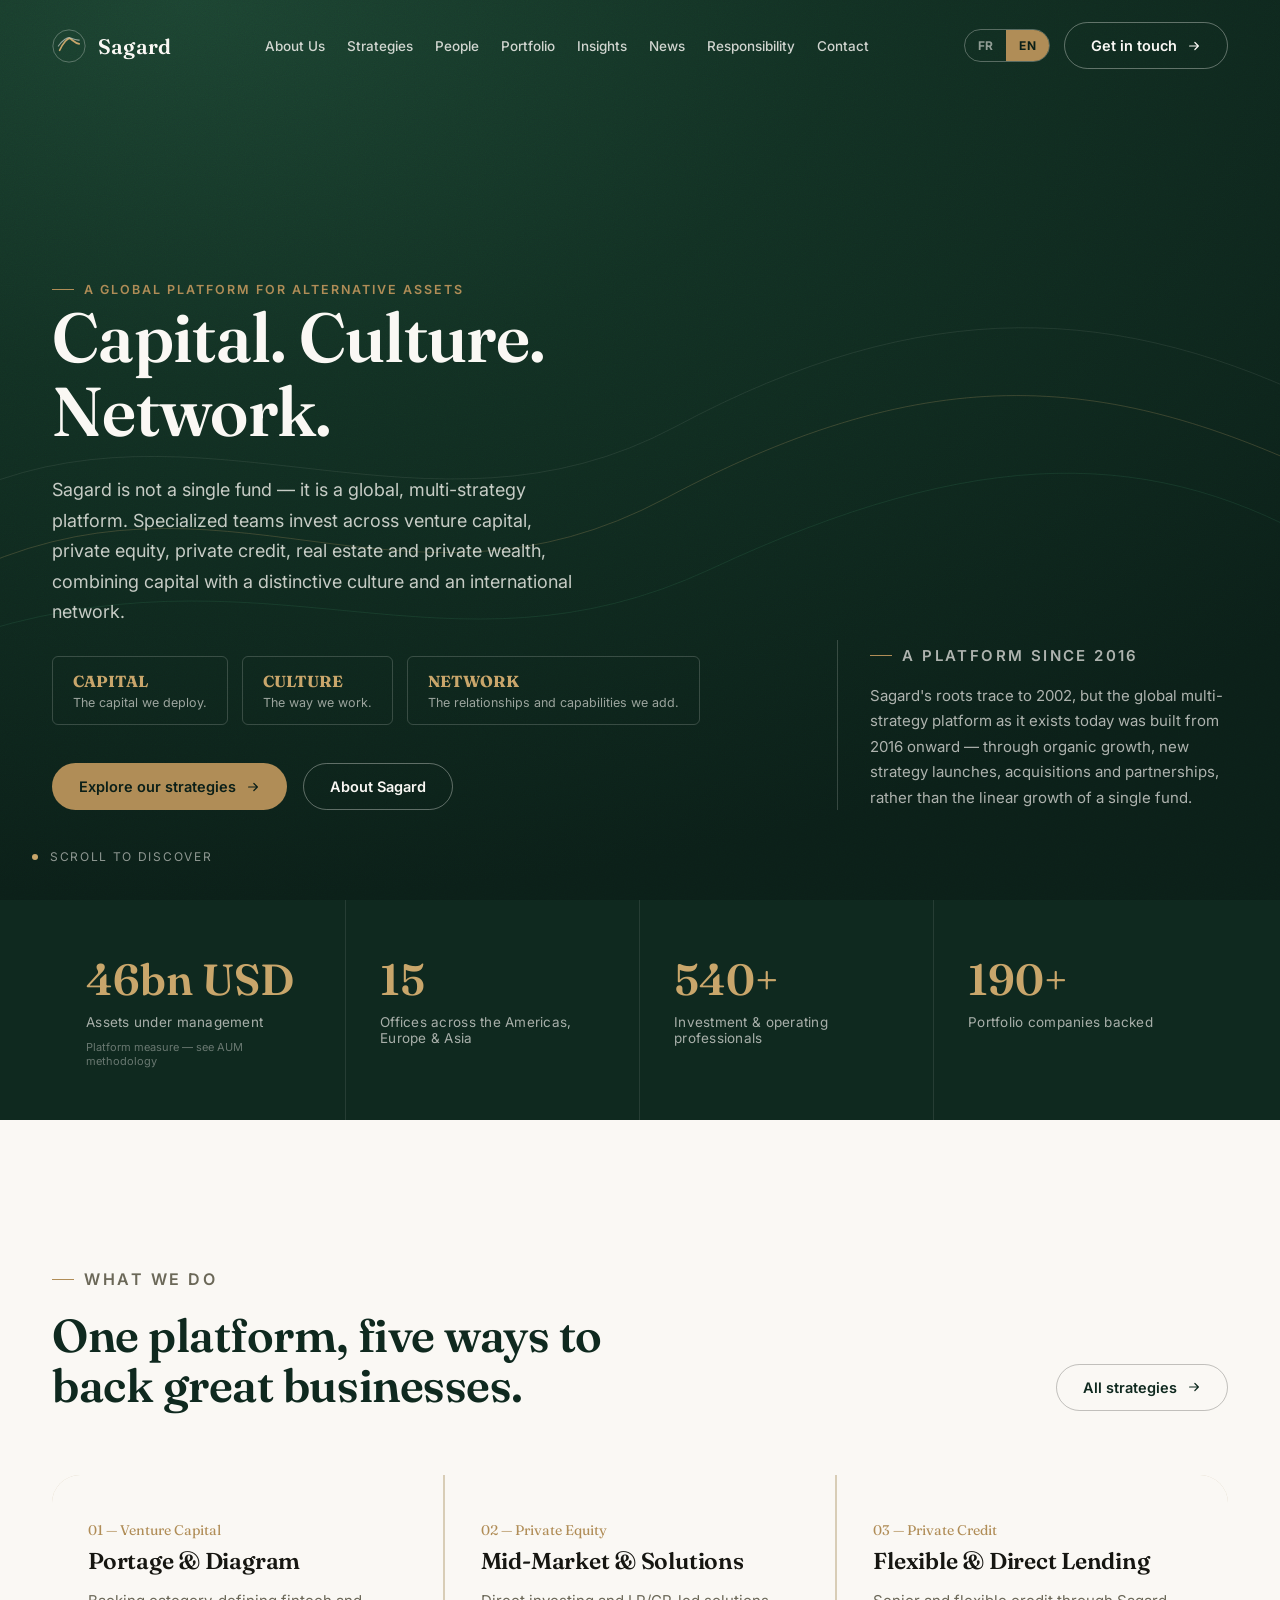
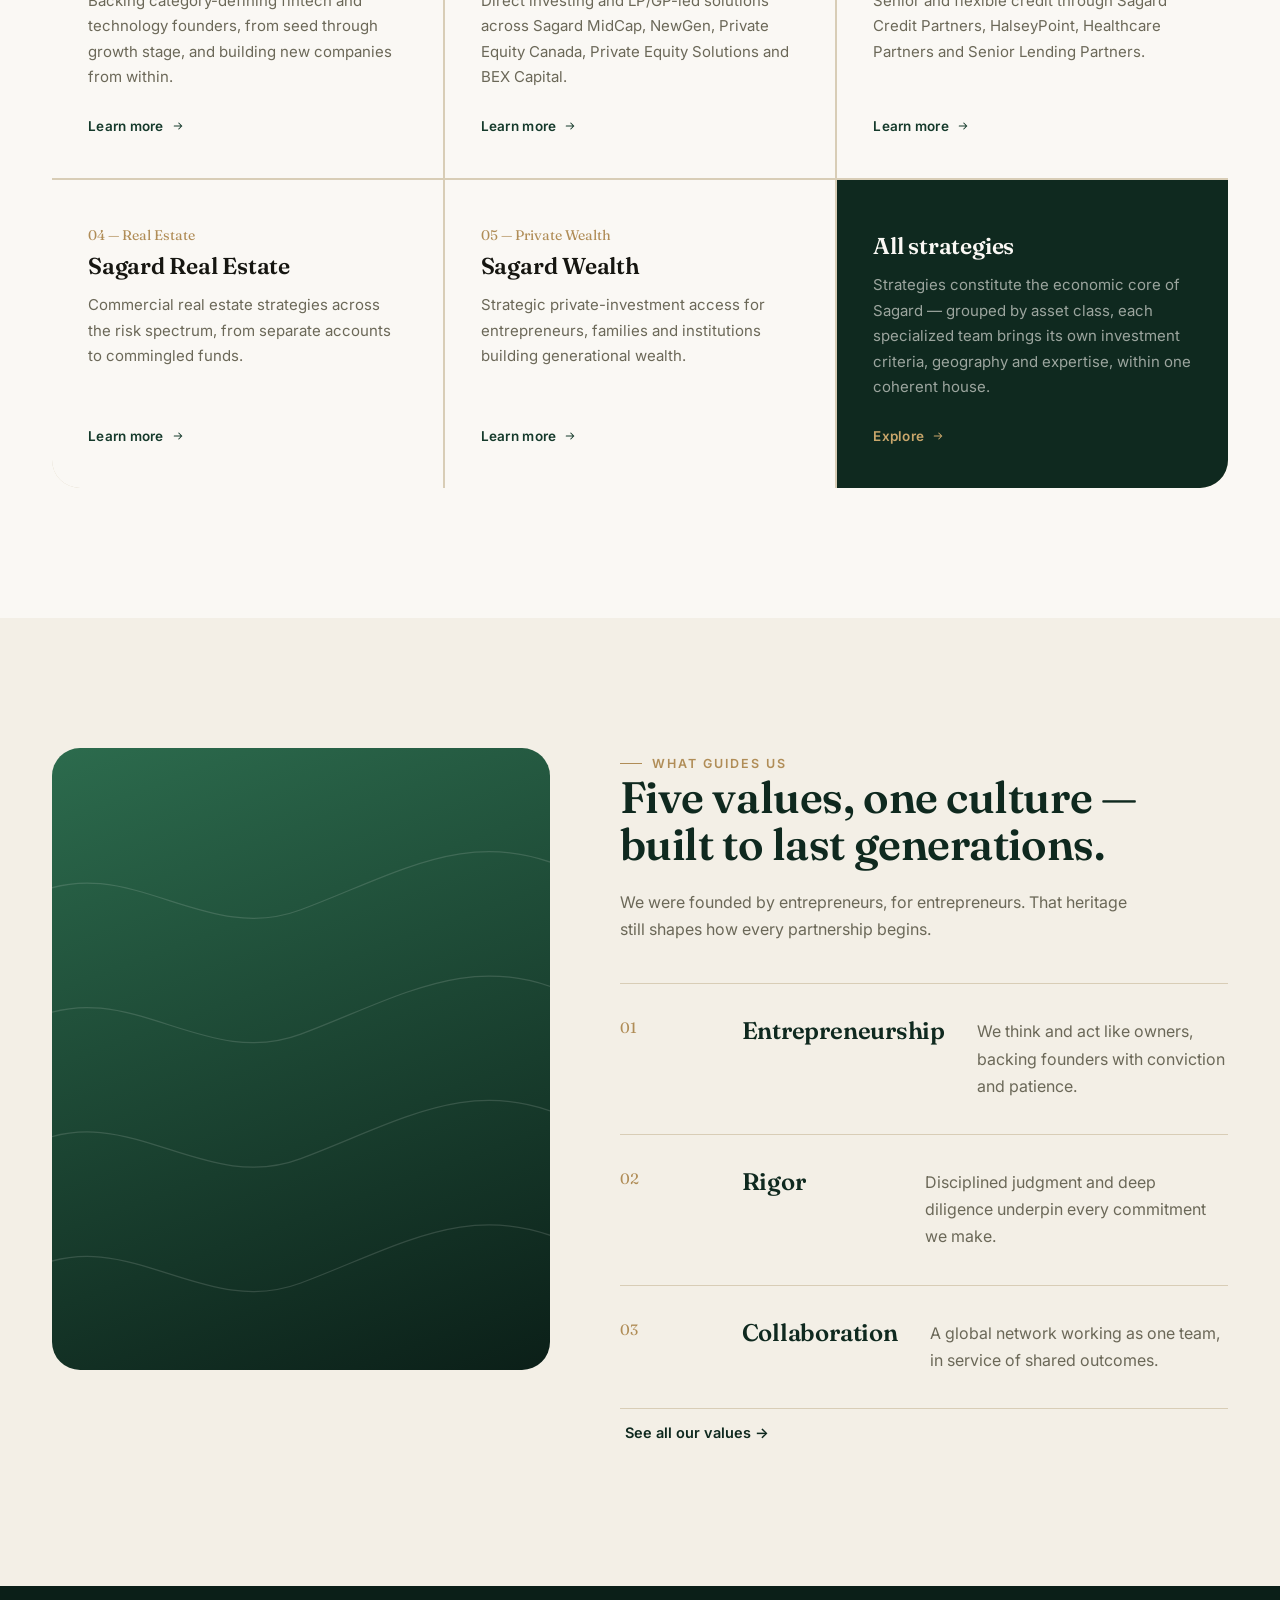
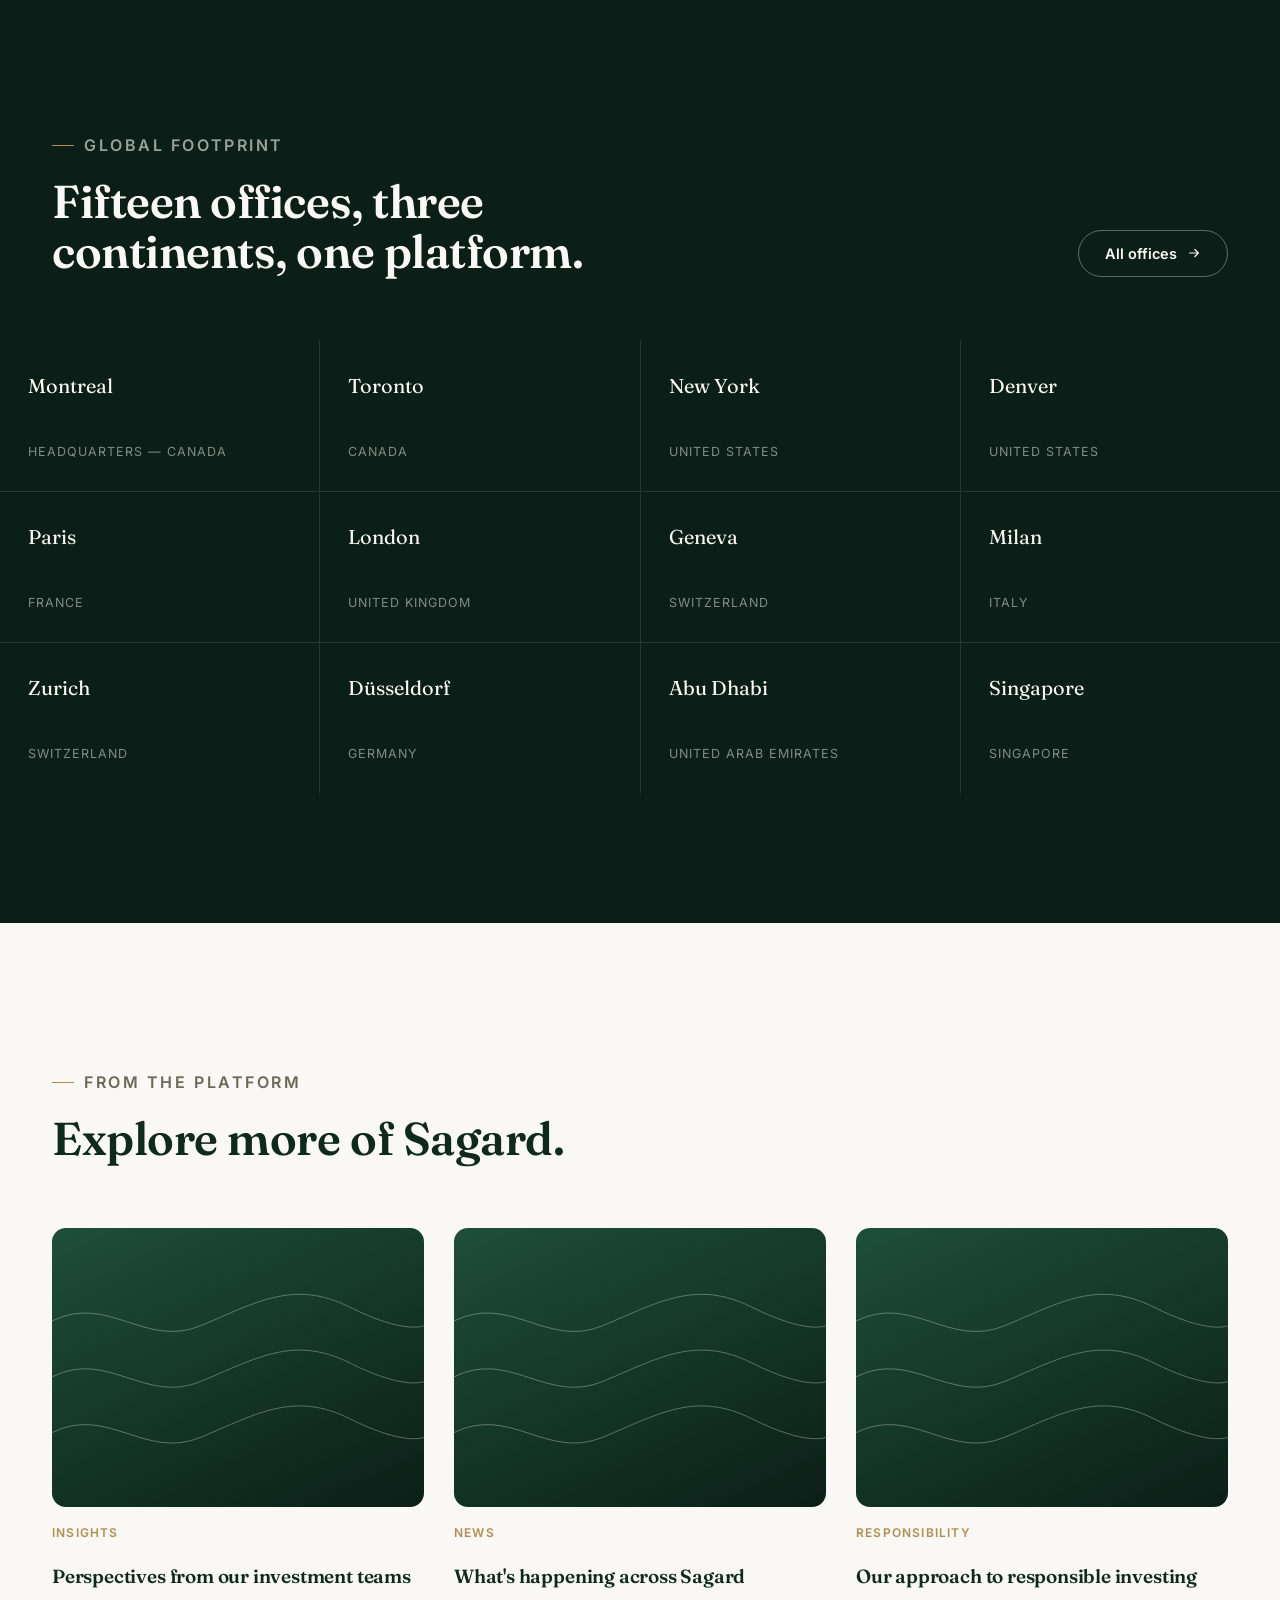
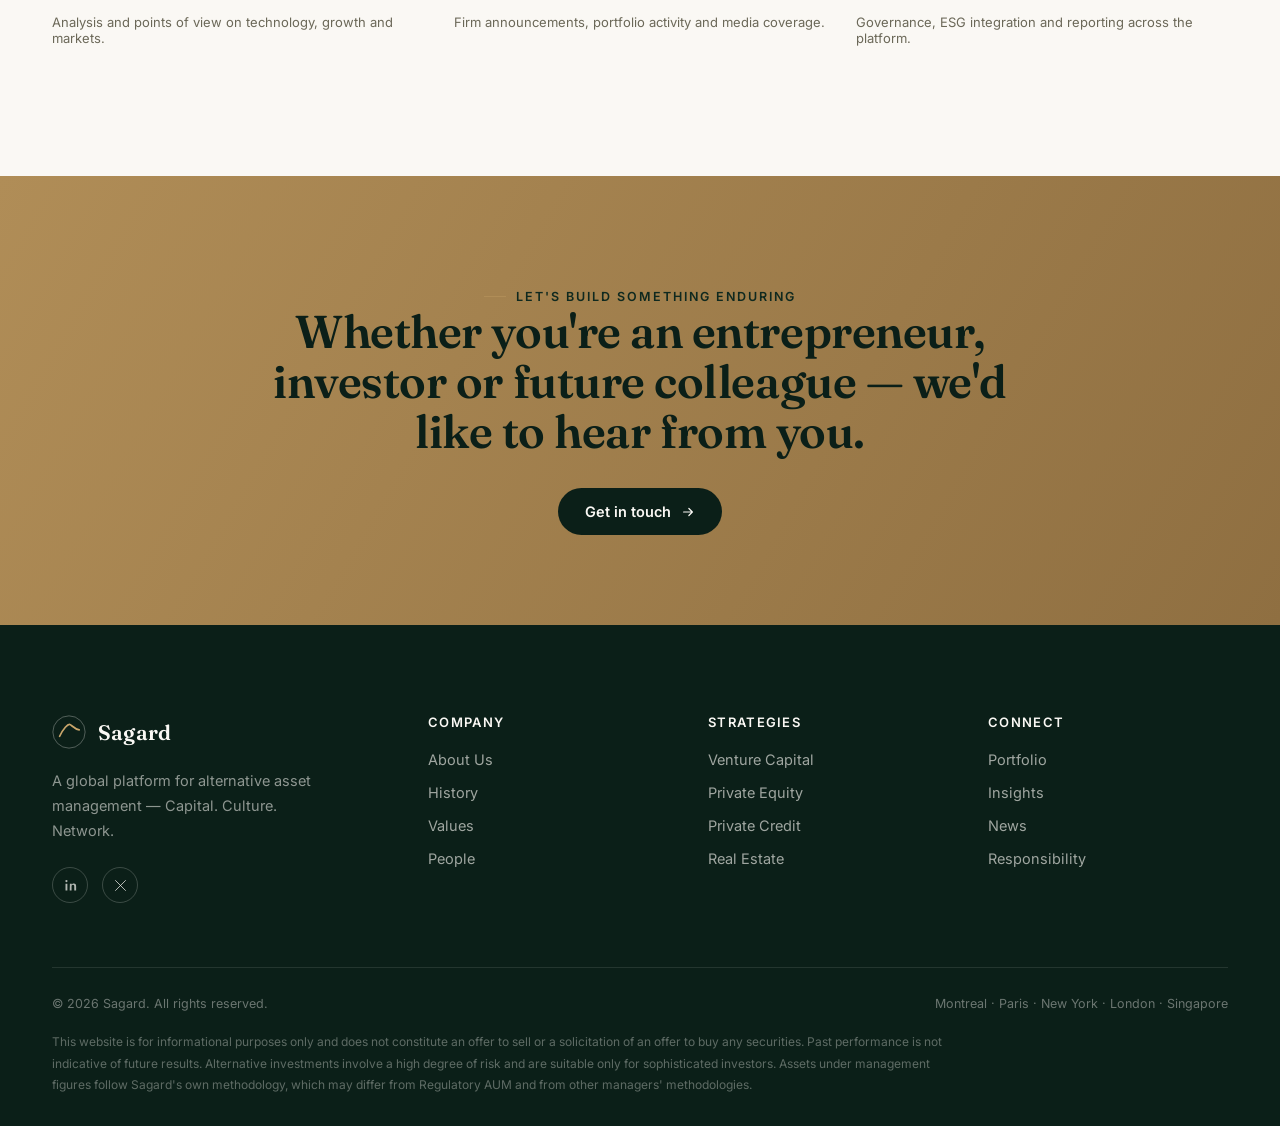
==== commit 068c126b: "Rebuild site around Sagard's real structure, brand and architecture Corrects the previous draft agai" ====
--- a/index.html
+++ b/index.html
@@ -3,8 +3,8 @@
 <head>
 <meta charset="UTF-8">
 <meta name="viewport" content="width=device-width, initial-scale=1.0">
-<title data-i18n="home.meta.title">Sagard — Global Alternative Asset Management</title>
-<meta name="description" data-i18n-content="home.meta.desc" content="Sagard is a global multi-strategy alternative asset manager investing in private equity, private credit, venture capital and real estate — partnering with entrepreneurs since 2002.">
+<title data-i18n="home.meta.title">Sagard — Capital. Culture. Network.</title>
+<meta name="description" data-i18n-content="home.meta.desc" content="Sagard is a global platform for alternative asset management.">
 <link rel="icon" href="data:image/svg+xml,%3Csvg xmlns='http://www.w3.org/2000/svg' viewBox='0 0 40 40'%3E%3Ccircle cx='20' cy='20' r='19' fill='%230f291f'/%3E%3Cpath d='M9 24c4-9 9-13 11-13s5 5 11 6' stroke='%23c9a66b' stroke-width='2' fill='none' stroke-linecap='round'/%3E%3C/svg%3E">
 <link rel="preconnect" href="https://fonts.googleapis.com">
 <link rel="preconnect" href="https://fonts.gstatic.com" crossorigin>
@@ -25,10 +25,13 @@
       <span class="logo-word">Sagard</span>
     </a>
     <nav class="main-nav" id="mainNav">
-      <a href="about.html" data-i18n="nav.about">About</a>
+      <a href="about.html" data-i18n="nav.about">About Us</a>
       <a href="strategies.html" data-i18n="nav.strategies">Strategies</a>
-      <a href="about.html#values" data-i18n="nav.values">Values</a>
-      <a href="contact.html#careers" data-i18n="nav.careers">Careers</a>
+      <a href="people.html" data-i18n="nav.people">People</a>
+      <a href="portfolio.html" data-i18n="nav.portfolio">Portfolio</a>
+      <a href="insights.html" data-i18n="nav.insights">Insights</a>
+      <a href="news.html" data-i18n="nav.news">News</a>
+      <a href="responsibility.html" data-i18n="nav.responsibility">Responsibility</a>
       <a href="contact.html" data-i18n="nav.contact">Contact</a>
     </nav>
     <div class="header-actions">
@@ -59,9 +62,14 @@
   <div class="container">
     <div class="hero-grid">
       <div>
-        <p class="eyebrow" data-reveal data-i18n="home.hero.eyebrow">Global Alternative Asset Management</p>
-        <h1 data-reveal data-i18n="home.hero.title" data-i18n-html>Patient capital, <em>rooted</em> in entrepreneurship.</h1>
-        <p class="hero-sub" data-reveal data-i18n="home.hero.sub">Sagard partners with exceptional entrepreneurs and management teams — investing across private equity, private credit, venture capital and real estate to build enduring businesses.</p>
+        <p class="eyebrow" data-reveal data-i18n="home.hero.eyebrow">A Global Platform for Alternative Assets</p>
+        <h1 data-reveal data-i18n="home.hero.tagline">Capital. Culture. Network.</h1>
+        <p class="hero-sub" data-reveal data-i18n="home.hero.sub">Sagard is not a single fund — it is a global, multi-strategy platform.</p>
+        <div class="ccn-row" data-reveal>
+          <div class="ccn-pill"><b data-i18n="ccn.capital.label">CAPITAL</b><span data-i18n="ccn.capital.value">The capital we deploy.</span></div>
+          <div class="ccn-pill"><b data-i18n="ccn.culture.label">CULTURE</b><span data-i18n="ccn.culture.value">The way we work.</span></div>
+          <div class="ccn-pill"><b data-i18n="ccn.network.label">NETWORK</b><span data-i18n="ccn.network.value">The relationships and capabilities we add.</span></div>
+        </div>
         <div class="hero-cta" data-reveal>
           <a href="strategies.html" class="btn btn-primary">
             <span data-i18n="home.hero.cta1">Explore our strategies</span>
@@ -71,8 +79,8 @@
         </div>
       </div>
       <div class="hero-side" data-reveal>
-        <p class="eyebrow" data-i18n="home.hero.since">Since 2002</p>
-        <p data-i18n="home.hero.sidetext">From a Montreal &amp; Paris–born partnership with entrepreneurial families to a $46bn global platform — Sagard has never lost sight of the founders it was built to serve.</p>
+        <p class="eyebrow" data-i18n="home.hero.since">A platform since 2016</p>
+        <p data-i18n="home.hero.sidetext">Sagard's roots trace to 2002, but the global multi-strategy platform as it exists today was built from 2016 onward.</p>
       </div>
     </div>
   </div>
@@ -86,10 +94,11 @@
       <div class="stat-item" data-reveal>
         <span class="stat-num"><span data-count="46" data-suffix="bn">0</span> USD</span>
         <span class="stat-label" data-i18n="home.stats.aum">Assets under management</span>
+        <a href="about.html#aum-note" class="stat-caveat" data-i18n="home.stats.aum.caveat">Platform measure — see AUM methodology</a>
       </div>
       <div class="stat-item" data-reveal>
         <span class="stat-num"><span data-count="15">0</span></span>
-        <span class="stat-label" data-i18n="home.stats.offices">Offices across North America &amp; Europe</span>
+        <span class="stat-label" data-i18n="home.stats.offices">Offices across the Americas, Europe &amp; Asia</span>
       </div>
       <div class="stat-item" data-reveal>
         <span class="stat-num"><span data-count="540" data-suffix="+">0</span></span>
@@ -109,7 +118,7 @@
     <div class="section-head" data-reveal>
       <div>
         <p class="eyebrow" data-i18n="home.strat.eyebrow">What we do</p>
-        <h2 data-i18n="home.strat.title">One platform, four ways to back great businesses.</h2>
+        <h2 data-i18n="home.strat.title">One platform, five ways to back great businesses.</h2>
       </div>
       <a href="strategies.html" class="btn btn-outline-dark">
         <span data-i18n="home.strat.all">All strategies</span>
@@ -117,47 +126,47 @@
       </a>
     </div>
     <div class="strategy-grid" data-reveal>
+      <a href="strategies.html#venture-capital" class="strategy-card">
+        <div><span class="strategy-num" data-i18n="card.vc.num">01 — Venture Capital</span>
+          <h3 data-i18n="card.vc.title">Portage &amp; Diagram</h3>
+          <p class="strategy-desc" data-i18n="card.vc.desc">Backing category-defining fintech and technology founders.</p>
+        </div>
+        <span class="strategy-link"><span data-i18n="common.learnmore">Learn more</span> <svg viewBox="0 0 16 16" fill="none"><path d="M3 8h10M9 4l4 4-4 4" stroke="currentColor" stroke-width="1.4" stroke-linecap="round" stroke-linejoin="round"/></svg></span>
+      </a>
       <a href="strategies.html#private-equity" class="strategy-card">
-        <div><span class="strategy-num" data-i18n="card.pe.num">01 — Private Equity</span>
-          <h3 data-i18n="card.pe.title">Sagard Private Equity Solutions</h3>
-          <p class="strategy-desc" data-i18n="card.pe.desc">LP-led and GP-led transactions focused on the global mid-market, alongside direct control investing.</p>
+        <div><span class="strategy-num" data-i18n="card.pe.num">02 — Private Equity</span>
+          <h3 data-i18n="card.pe.title">Mid-Market &amp; Solutions</h3>
+          <p class="strategy-desc" data-i18n="card.pe.desc">Direct investing and LP/GP-led solutions across five specialized vehicles.</p>
         </div>
         <span class="strategy-link"><span data-i18n="common.learnmore">Learn more</span> <svg viewBox="0 0 16 16" fill="none"><path d="M3 8h10M9 4l4 4-4 4" stroke="currentColor" stroke-width="1.4" stroke-linecap="round" stroke-linejoin="round"/></svg></span>
       </a>
       <a href="strategies.html#private-credit" class="strategy-card">
-        <div><span class="strategy-num" data-i18n="card.credit.num">02 — Private Credit</span>
+        <div><span class="strategy-num" data-i18n="card.credit.num">03 — Private Credit</span>
           <h3 data-i18n="card.credit.title">Flexible &amp; Direct Lending</h3>
-          <p class="strategy-desc" data-i18n="card.credit.desc">Bespoke credit solutions for growing companies, including our evergreen Private Credit Fund.</p>
-        </div>
-        <span class="strategy-link"><span data-i18n="common.learnmore">Learn more</span> <svg viewBox="0 0 16 16" fill="none"><path d="M3 8h10M9 4l4 4-4 4" stroke="currentColor" stroke-width="1.4" stroke-linecap="round" stroke-linejoin="round"/></svg></span>
-      </a>
-      <a href="strategies.html#venture" class="strategy-card">
-        <div><span class="strategy-num" data-i18n="card.vc.num">03 — Venture Capital</span>
-          <h3 data-i18n="card.vc.title">Portage</h3>
-          <p class="strategy-desc" data-i18n="card.vc.desc">Backing category-defining fintech and technology founders from seed through growth stages.</p>
+          <p class="strategy-desc" data-i18n="card.credit.desc">Senior and flexible credit across four specialized vehicles.</p>
         </div>
         <span class="strategy-link"><span data-i18n="common.learnmore">Learn more</span> <svg viewBox="0 0 16 16" fill="none"><path d="M3 8h10M9 4l4 4-4 4" stroke="currentColor" stroke-width="1.4" stroke-linecap="round" stroke-linejoin="round"/></svg></span>
       </a>
       <a href="strategies.html#real-estate" class="strategy-card">
         <div><span class="strategy-num" data-i18n="card.re.num">04 — Real Estate</span>
           <h3 data-i18n="card.re.title">Sagard Real Estate</h3>
-          <p class="strategy-desc" data-i18n="card.re.desc">Commercial real estate strategies across the risk spectrum — separate accounts and commingled funds.</p>
-        </div>
-        <span class="strategy-link"><span data-i18n="common.learnmore">Learn more</span> <svg viewBox="0 0 16 16" fill="none"><path d="M3 8h10M9 4l4 4-4 4" stroke="currentColor" stroke-width="1.4" stroke-linecap="round" stroke-linejoin="round"/></svg></span>
-      </a>
-      <a href="strategies.html#newgen" class="strategy-card">
-        <div><span class="strategy-num" data-i18n="card.newgen.num">05 — Expansion Capital</span>
-          <h3 data-i18n="card.newgen.title">Sagard NewGen</h3>
-          <p class="strategy-desc" data-i18n="card.newgen.desc">Majority and minority growth investments in profitable, Europe-based mid-sized companies.</p>
-        </div>
-        <span class="strategy-link"><span data-i18n="common.learnmore">Learn more</span> <svg viewBox="0 0 16 16" fill="none"><path d="M3 8h10M9 4l4 4-4 4" stroke="currentColor" stroke-width="1.4" stroke-linecap="round" stroke-linejoin="round"/></svg></span>
-      </a>
-      <a href="strategies.html#wealth" class="strategy-card">
-        <div><span class="strategy-num" data-i18n="card.wealth.num">06 — Wealth</span>
+          <p class="strategy-desc" data-i18n="card.re.desc">Commercial real estate strategies across the risk spectrum.</p>
+        </div>
+        <span class="strategy-link"><span data-i18n="common.learnmore">Learn more</span> <svg viewBox="0 0 16 16" fill="none"><path d="M3 8h10M9 4l4 4-4 4" stroke="currentColor" stroke-width="1.4" stroke-linecap="round" stroke-linejoin="round"/></svg></span>
+      </a>
+      <a href="strategies.html#private-wealth" class="strategy-card">
+        <div><span class="strategy-num" data-i18n="card.wealth.num">05 — Private Wealth</span>
           <h3 data-i18n="card.wealth.title">Sagard Wealth</h3>
-          <p class="strategy-desc" data-i18n="card.wealth.desc">Strategic private investment access for entrepreneurs, families and institutions building generational wealth.</p>
-        </div>
-        <span class="strategy-link"><span data-i18n="common.learnmore">Learn more</span> <svg viewBox="0 0 16 16" fill="none"><path d="M3 8h10M9 4l4 4-4 4" stroke="currentColor" stroke-width="1.4" stroke-linecap="round" stroke-linejoin="round"/></svg></span>
+          <p class="strategy-desc" data-i18n="card.wealth.desc">Strategic private-investment access for entrepreneurs and families.</p>
+        </div>
+        <span class="strategy-link"><span data-i18n="common.learnmore">Learn more</span> <svg viewBox="0 0 16 16" fill="none"><path d="M3 8h10M9 4l4 4-4 4" stroke="currentColor" stroke-width="1.4" stroke-linecap="round" stroke-linejoin="round"/></svg></span>
+      </a>
+      <a href="strategies.html" class="strategy-card strategy-card-cta">
+        <div>
+          <h3 data-i18n="home.strat.all">All strategies</h3>
+          <p class="strategy-desc" data-i18n="strategies.hero.sub">Explore every asset class in detail.</p>
+        </div>
+        <span class="strategy-link"><span data-i18n="common.explore">Explore</span> <svg viewBox="0 0 16 16" fill="none"><path d="M3 8h10M9 4l4 4-4 4" stroke="currentColor" stroke-width="1.4" stroke-linecap="round" stroke-linejoin="round"/></svg></span>
       </a>
     </div>
   </div>
@@ -178,7 +187,7 @@
       <div>
         <p class="eyebrow" data-reveal data-i18n="home.values.eyebrow">What guides us</p>
         <h2 data-reveal style="font-size:clamp(28px,3.6vw,44px);color:var(--forest-900);max-width:520px;" data-i18n="home.values.title">Five values, one culture — built to last generations.</h2>
-        <p data-reveal style="margin-top:20px;color:var(--ink-500);max-width:520px;" data-i18n="home.values.text">We were founded by entrepreneurs, for entrepreneurs. That heritage still shapes how every partnership begins.</p>
+        <p data-reveal style="margin-top:20px;color:var(--ink-500);max-width:520px;" data-i18n="home.values.text">We were founded by entrepreneurs, for entrepreneurs.</p>
         <div class="values-list" style="margin-top:40px;">
           <div class="value-row" data-reveal>
             <span class="value-index">01</span><h3 data-i18n="home.values.v1.title">Entrepreneurship</h3>
@@ -205,7 +214,7 @@
     <div class="section-head" data-reveal>
       <div>
         <p class="eyebrow" data-i18n="home.global.eyebrow">Global footprint</p>
-        <h2 data-i18n="home.global.title">Local relationships, on a global scale.</h2>
+        <h2 data-i18n="home.global.title">Fifteen offices, three continents, one platform.</h2>
       </div>
       <a href="contact.html" class="btn btn-outline-light">
         <span data-i18n="home.global.all">All offices</span>
@@ -215,47 +224,47 @@
   </div>
   <div class="offices-grid" data-reveal>
     <div class="office-cell"><span class="office-city" data-i18n="office.montreal.city">Montreal</span><span class="office-region" data-i18n="office.montreal.region">Headquarters — Canada</span></div>
+    <div class="office-cell"><span class="office-city" data-i18n="office.toronto.city">Toronto</span><span class="office-region" data-i18n="office.toronto.region">Canada</span></div>
+    <div class="office-cell"><span class="office-city" data-i18n="office.newyork.city">New York</span><span class="office-region" data-i18n="office.newyork.region">United States</span></div>
+    <div class="office-cell"><span class="office-city" data-i18n="office.denver.city">Denver</span><span class="office-region" data-i18n="office.denver.region">United States</span></div>
     <div class="office-cell"><span class="office-city" data-i18n="office.paris.city">Paris</span><span class="office-region" data-i18n="office.paris.region">France</span></div>
-    <div class="office-cell"><span class="office-city" data-i18n="office.newyork.city">New York</span><span class="office-region" data-i18n="office.newyork.region">United States</span></div>
-    <div class="office-cell"><span class="office-city" data-i18n="office.toronto.city">Toronto</span><span class="office-region" data-i18n="office.toronto.region">Canada</span></div>
     <div class="office-cell"><span class="office-city" data-i18n="office.london.city">London</span><span class="office-region" data-i18n="office.london.region">United Kingdom</span></div>
     <div class="office-cell"><span class="office-city" data-i18n="office.geneva.city">Geneva</span><span class="office-region" data-i18n="office.geneva.region">Switzerland</span></div>
     <div class="office-cell"><span class="office-city" data-i18n="office.milan.city">Milan</span><span class="office-region" data-i18n="office.milan.region">Italy</span></div>
-    <div class="office-cell"><span class="office-city" data-i18n="office.denver.city">Denver</span><span class="office-region" data-i18n="office.denver.region">United States</span></div>
-  </div>
-</section>
-
-<!-- ============ INSIGHTS ============ -->
+    <div class="office-cell"><span class="office-city" data-i18n="office.zurich.city">Zurich</span><span class="office-region" data-i18n="office.zurich.region">Switzerland</span></div>
+    <div class="office-cell"><span class="office-city" data-i18n="office.dusseldorf.city">Düsseldorf</span><span class="office-region" data-i18n="office.dusseldorf.region">Germany</span></div>
+    <div class="office-cell"><span class="office-city" data-i18n="office.abudhabi.city">Abu Dhabi</span><span class="office-region" data-i18n="office.abudhabi.region">United Arab Emirates</span></div>
+    <div class="office-cell"><span class="office-city" data-i18n="office.singapore.city">Singapore</span><span class="office-region" data-i18n="office.singapore.region">Singapore</span></div>
+  </div>
+</section>
+
+<!-- ============ EXPLORE MORE ============ -->
 <section class="section">
   <div class="container">
     <div class="section-head" data-reveal>
       <div>
-        <p class="eyebrow" data-i18n="home.news.eyebrow">Latest thinking</p>
-        <h2 data-i18n="home.news.title">News &amp; insights from across the platform.</h2>
-      </div>
-      <a href="contact.html" class="btn btn-outline-dark">
-        <span data-i18n="home.news.visit">Visit newsroom</span>
-        <svg viewBox="0 0 16 16" fill="none"><path d="M3 8h10M9 4l4 4-4 4" stroke="currentColor" stroke-width="1.4" stroke-linecap="round" stroke-linejoin="round"/></svg>
-      </a>
+        <p class="eyebrow" data-i18n="home.more.eyebrow">From the platform</p>
+        <h2 data-i18n="home.more.title">Explore more of Sagard.</h2>
+      </div>
     </div>
     <div class="news-grid">
-      <a class="news-card" href="#" data-reveal>
+      <a class="news-card" href="insights.html" data-reveal>
         <div class="news-media"><svg class="topo" viewBox="0 0 400 300" xmlns="http://www.w3.org/2000/svg"><path d="M0 100c60-30 100 30 160 5s100-50 160-20 80 20 80 20" stroke="#faf8f4" fill="none"/><path d="M0 160c60-30 100 30 160 5s100-50 160-20 80 20 80 20" stroke="#faf8f4" fill="none"/><path d="M0 220c60-30 100 30 160 5s100-50 160-20 80 20 80 20" stroke="#faf8f4" fill="none"/></svg></div>
-        <span class="news-tag" data-i18n="news1.tag">Firm News</span>
-        <h3 data-i18n="news1.title">Sagard and Unigestion combine to create a global mid-market leader</h3>
-        <span class="news-date" data-i18n="news1.date">September 2025</span>
-      </a>
-      <a class="news-card" href="#" data-reveal>
+        <span class="news-tag" data-i18n="more.insights.tag">Insights</span>
+        <h3 data-i18n="more.insights.title">Perspectives from our investment teams</h3>
+        <span class="news-date" data-i18n="more.insights.desc">Analysis and points of view on technology, growth and markets.</span>
+      </a>
+      <a class="news-card" href="news.html" data-reveal>
         <div class="news-media"><svg class="topo" viewBox="0 0 400 300" xmlns="http://www.w3.org/2000/svg"><path d="M0 100c60-30 100 30 160 5s100-50 160-20 80 20 80 20" stroke="#faf8f4" fill="none"/><path d="M0 160c60-30 100 30 160 5s100-50 160-20 80 20 80 20" stroke="#faf8f4" fill="none"/><path d="M0 220c60-30 100 30 160 5s100-50 160-20 80 20 80 20" stroke="#faf8f4" fill="none"/></svg></div>
-        <span class="news-tag" data-i18n="news2.tag">Product Launch</span>
-        <h3 data-i18n="news2.title">Introducing the Sagard Private Equity Strategies Fund (SPESF)</h3>
-        <span class="news-date" data-i18n="news2.date">January 2025</span>
-      </a>
-      <a class="news-card" href="#" data-reveal>
+        <span class="news-tag" data-i18n="more.news.tag">News</span>
+        <h3 data-i18n="more.news.title">What's happening across Sagard</h3>
+        <span class="news-date" data-i18n="more.news.desc">Firm announcements, portfolio activity and media coverage.</span>
+      </a>
+      <a class="news-card" href="responsibility.html" data-reveal>
         <div class="news-media"><svg class="topo" viewBox="0 0 400 300" xmlns="http://www.w3.org/2000/svg"><path d="M0 100c60-30 100 30 160 5s100-50 160-20 80 20 80 20" stroke="#faf8f4" fill="none"/><path d="M0 160c60-30 100 30 160 5s100-50 160-20 80 20 80 20" stroke="#faf8f4" fill="none"/><path d="M0 220c60-30 100 30 160 5s100-50 160-20 80 20 80 20" stroke="#faf8f4" fill="none"/></svg></div>
-        <span class="news-tag" data-i18n="news3.tag">Fund Launch</span>
-        <h3 data-i18n="news3.title">Sagard Private Credit Fund opens to Canadian accredited investors</h3>
-        <span class="news-date" data-i18n="news3.date">September 2024</span>
+        <span class="news-tag" data-i18n="more.responsibility.tag">Responsibility</span>
+        <h3 data-i18n="more.responsibility.title">Our approach to responsible investing</h3>
+        <span class="news-date" data-i18n="more.responsibility.desc">Governance, ESG integration and reporting across the platform.</span>
       </a>
     </div>
   </div>
@@ -285,7 +294,7 @@
           </svg>
           <span class="logo-word">Sagard</span>
         </a>
-        <p data-i18n="footer.tagline">A global multi-strategy alternative asset manager, partnering with entrepreneurs since 2002.</p>
+        <p data-i18n="footer.tagline">A global platform for alternative asset management — Capital. Culture. Network.</p>
         <div class="social-row" style="margin-top:24px;">
           <a href="#" aria-label="LinkedIn"><svg viewBox="0 0 24 24" fill="none"><path d="M4 9h3v11H4zM5.5 3a1.8 1.8 0 110 3.6A1.8 1.8 0 015.5 3zM11 9h3v1.6c.6-1 1.7-1.8 3.3-1.8 3 0 3.7 1.8 3.7 4.7V20h-3v-5.9c0-1.4 0-3.2-2-3.2s-2.3 1.5-2.3 3.1V20h-3z" fill="currentColor"/></svg></a>
           <a href="#" aria-label="X"><svg viewBox="0 0 24 24" fill="none"><path d="M4 4l16 16M20 4L4 20" stroke="currentColor" stroke-width="1.6" stroke-linecap="round"/></svg></a>
@@ -294,36 +303,36 @@
       <div class="footer-col">
         <h4 data-i18n="footer.company">Company</h4>
         <ul>
-          <li><a href="about.html" data-i18n="footer.aboutSagard">About Sagard</a></li>
+          <li><a href="about.html" data-i18n="footer.aboutSagard">About Us</a></li>
           <li><a href="about.html#history" data-i18n="footer.history">History</a></li>
           <li><a href="about.html#values" data-i18n="footer.values">Values</a></li>
-          <li><a href="contact.html#careers" data-i18n="footer.careers">Careers</a></li>
+          <li><a href="people.html" data-i18n="footer.people">People</a></li>
         </ul>
       </div>
       <div class="footer-col">
         <h4 data-i18n="footer.strategiesHeading">Strategies</h4>
         <ul>
+          <li><a href="strategies.html#venture-capital" data-i18n="footer.ventureCapital">Venture Capital</a></li>
           <li><a href="strategies.html#private-equity" data-i18n="footer.privateEquity">Private Equity</a></li>
           <li><a href="strategies.html#private-credit" data-i18n="footer.privateCredit">Private Credit</a></li>
-          <li><a href="strategies.html#venture" data-i18n="footer.ventureCapital">Venture Capital</a></li>
           <li><a href="strategies.html#real-estate" data-i18n="footer.realEstate">Real Estate</a></li>
         </ul>
       </div>
       <div class="footer-col">
         <h4 data-i18n="footer.connect">Connect</h4>
         <ul>
-          <li><a href="contact.html" data-i18n="footer.contactUs">Contact us</a></li>
-          <li><a href="contact.html" data-i18n="footer.globalOffices">Global offices</a></li>
-          <li><a href="#" data-i18n="footer.investorLogin">Investor login</a></li>
-          <li><a href="#" data-i18n="footer.newsroom">Newsroom</a></li>
+          <li><a href="portfolio.html" data-i18n="footer.portfolio">Portfolio</a></li>
+          <li><a href="insights.html" data-i18n="footer.insights">Insights</a></li>
+          <li><a href="news.html" data-i18n="footer.news">News</a></li>
+          <li><a href="responsibility.html" data-i18n="footer.responsibility">Responsibility</a></li>
         </ul>
       </div>
     </div>
     <div class="footer-bottom">
       <small>© <span data-year>2026</span> Sagard. <span data-i18n="footer.rights">All rights reserved.</span></small>
-      <small data-i18n="footer.cities">Montreal · Paris · New York · Toronto · London</small>
-    </div>
-    <p class="footer-legal" data-i18n="footer.legal">This website is for informational purposes only and does not constitute an offer to sell or a solicitation of an offer to buy any securities. Past performance is not indicative of future results. Alternative investments involve a high degree of risk and are suitable only for sophisticated investors.</p>
+      <small data-i18n="footer.cities">Montreal · Paris · New York · London · Singapore</small>
+    </div>
+    <p class="footer-legal" data-i18n="footer.legal">This website is for informational purposes only.</p>
   </div>
 </footer>
 
--- a/assets/css/style.css
+++ b/assets/css/style.css
@@ -111,10 +111,10 @@
 .logo svg{width:34px;height:34px;flex-shrink:0;}
 .logo-word{font-family:var(--font-display);font-size:21px;font-weight:600;letter-spacing:.01em;}
 
-.main-nav{display:flex;align-items:center;gap:36px;}
+.main-nav{display:flex;align-items:center;gap:22px;}
 .main-nav a{
-  font-size:14.5px;font-weight:500;color:rgba(250,248,244,.82);
-  padding:6px 0;position:relative;
+  font-size:13.5px;font-weight:500;color:rgba(250,248,244,.82);
+  padding:6px 0;position:relative;white-space:nowrap;
 }
 .main-nav a::after{
   content:"";position:absolute;left:0;bottom:0;width:0;height:1px;background:var(--bronze-400);
@@ -138,15 +138,15 @@
 .nav-toggle.open span:nth-child(2){opacity:0;}
 .nav-toggle.open span:nth-child(3){transform:translateY(-6.5px) rotate(-45deg);}
 
-@media (max-width:900px){
+@media (max-width:1160px){
   .main-nav{
     position:fixed;inset:0 0 0 auto;width:min(340px,86vw);height:100vh;
     background:var(--forest-950);flex-direction:column;align-items:flex-start;
     padding:110px 34px 40px;gap:22px;transform:translateX(100%);transition:transform .45s var(--ease);
-    box-shadow:-30px 0 60px rgba(0,0,0,.3);z-index:1100;
+    box-shadow:-30px 0 60px rgba(0,0,0,.3);z-index:1100;overflow-y:auto;
   }
   .main-nav.open{transform:translateX(0);}
-  .main-nav a{font-size:19px;}
+  .main-nav a{font-size:19px;white-space:normal;}
   .nav-toggle{display:flex;}
   .header-actions .btn-outline-light{display:none;}
   .lang-btn{padding:7px 10px;font-size:11px;}
@@ -196,6 +196,31 @@
 .stat-item:last-child{border-right:none;}
 .stat-num{font-family:var(--font-display);font-size:clamp(30px,3.4vw,46px);font-weight:600;color:var(--bronze-400);}
 .stat-label{font-size:13.5px;color:rgba(250,248,244,.65);letter-spacing:.02em;}
+.stat-caveat{font-size:11px;color:rgba(250,248,244,.38);margin-top:2px;}
+
+/* ---------- Capital. Culture. Network. ---------- */
+.ccn-row{display:flex;gap:14px;flex-wrap:wrap;margin-top:28px;}
+.ccn-pill{
+  display:flex;flex-direction:column;gap:4px;padding:14px 20px;border:1px solid rgba(250,248,244,.18);
+  border-radius:var(--radius-sm);min-width:150px;
+}
+.ccn-pill b{font-family:var(--font-display);font-size:16px;color:var(--bronze-400);}
+.ccn-pill span{font-size:12.5px;color:rgba(250,248,244,.6);}
+
+/* ---------- callouts ---------- */
+.callout{background:var(--stone-100);border-left:3px solid var(--bronze-500);padding:22px 26px;border-radius:var(--radius-sm);font-size:14.5px;color:var(--ink-500);line-height:1.7;}
+.callout-dark{background:rgba(250,248,244,.05);border-left:3px solid var(--bronze-400);color:rgba(250,248,244,.68);}
+
+/* ---------- filter chips (People / Portfolio) ---------- */
+.filter-row{display:flex;flex-wrap:wrap;gap:10px;}
+.filter-chip{
+  padding:9px 18px;border:1px solid var(--stone-300);border-radius:999px;font-size:13px;
+  color:var(--ink-500);background:var(--white);transition:all .25s var(--ease);
+}
+.filter-chip.active{background:var(--forest-900);color:var(--stone-050);border-color:var(--forest-900);}
+.filter-chip:hover:not(.active){border-color:var(--forest-700);color:var(--forest-900);}
+.section-dark .filter-chip{background:transparent;border-color:rgba(250,248,244,.25);color:rgba(250,248,244,.7);}
+.section-dark .filter-chip.active{background:var(--bronze-500);border-color:var(--bronze-500);color:var(--forest-950);}
 @media (max-width:820px){
   .stats-grid{grid-template-columns:repeat(2,1fr);}
   .stat-item{border-bottom:1px solid rgba(250,248,244,.1);}
@@ -235,6 +260,12 @@
 .strategy-num{font-family:var(--font-display);font-size:14px;color:var(--bronze-500);}
 .strategy-card h3{font-size:23px;margin-top:10px;}
 .strategy-desc{color:var(--ink-500);font-size:15px;margin-top:14px;}
+.strategy-card-cta{background:var(--forest-900);color:var(--stone-050);}
+.strategy-card-cta .strategy-desc{color:rgba(250,248,244,.6);}
+.strategy-card-cta .strategy-link{color:var(--bronze-400);}
+.strategy-card-cta:hover{background:var(--bronze-500);}
+.strategy-card-cta:hover .strategy-desc{color:rgba(11,31,24,.75);}
+.strategy-card-cta:hover .strategy-link{color:var(--forest-950);}
 .strategy-link{display:inline-flex;align-items:center;gap:8px;font-size:13.5px;font-weight:600;color:var(--forest-800);letter-spacing:.02em;}
 .strategy-link svg{width:12px;height:12px;}
 @media (max-width:900px){.strategy-grid{grid-template-columns:1fr;}}
@@ -366,9 +397,20 @@
 .person-role{font-size:13.5px;color:var(--ink-500);}
 @media (max-width:900px){.people-grid{grid-template-columns:repeat(2,1fr);}}
 
+/* ---------- vehicle list (strategies sub-items) ---------- */
+.vehicle-list{display:flex;flex-direction:column;margin-top:26px;}
+.vehicle-row{display:flex;justify-content:space-between;gap:24px;padding:16px 0;border-top:1px solid var(--stone-300);}
+.vehicle-list .vehicle-row:last-child{border-bottom:1px solid var(--stone-300);}
+.vehicle-name{font-weight:600;color:var(--forest-900);font-size:15px;flex-shrink:0;min-width:200px;}
+.vehicle-desc{font-size:13.5px;color:var(--ink-500);text-align:right;max-width:400px;}
+@media (max-width:700px){
+  .vehicle-row{flex-direction:column;gap:6px;}
+  .vehicle-desc{text-align:left;max-width:none;}
+}
+
 /* ---------- strategy detail rows ---------- */
 .strategy-detail{
-  display:grid;grid-template-columns:.5fr 1fr .7fr;gap:50px;padding:56px 0;border-top:1px solid var(--stone-300);align-items:start;
+  display:grid;grid-template-columns:.4fr 1.6fr;gap:50px;padding:56px 0;border-top:1px solid var(--stone-300);align-items:start;
 }
 .strategy-detail:last-child{border-bottom:1px solid var(--stone-300);}
 .strategy-detail h3{font-size:27px;color:var(--forest-900);}
